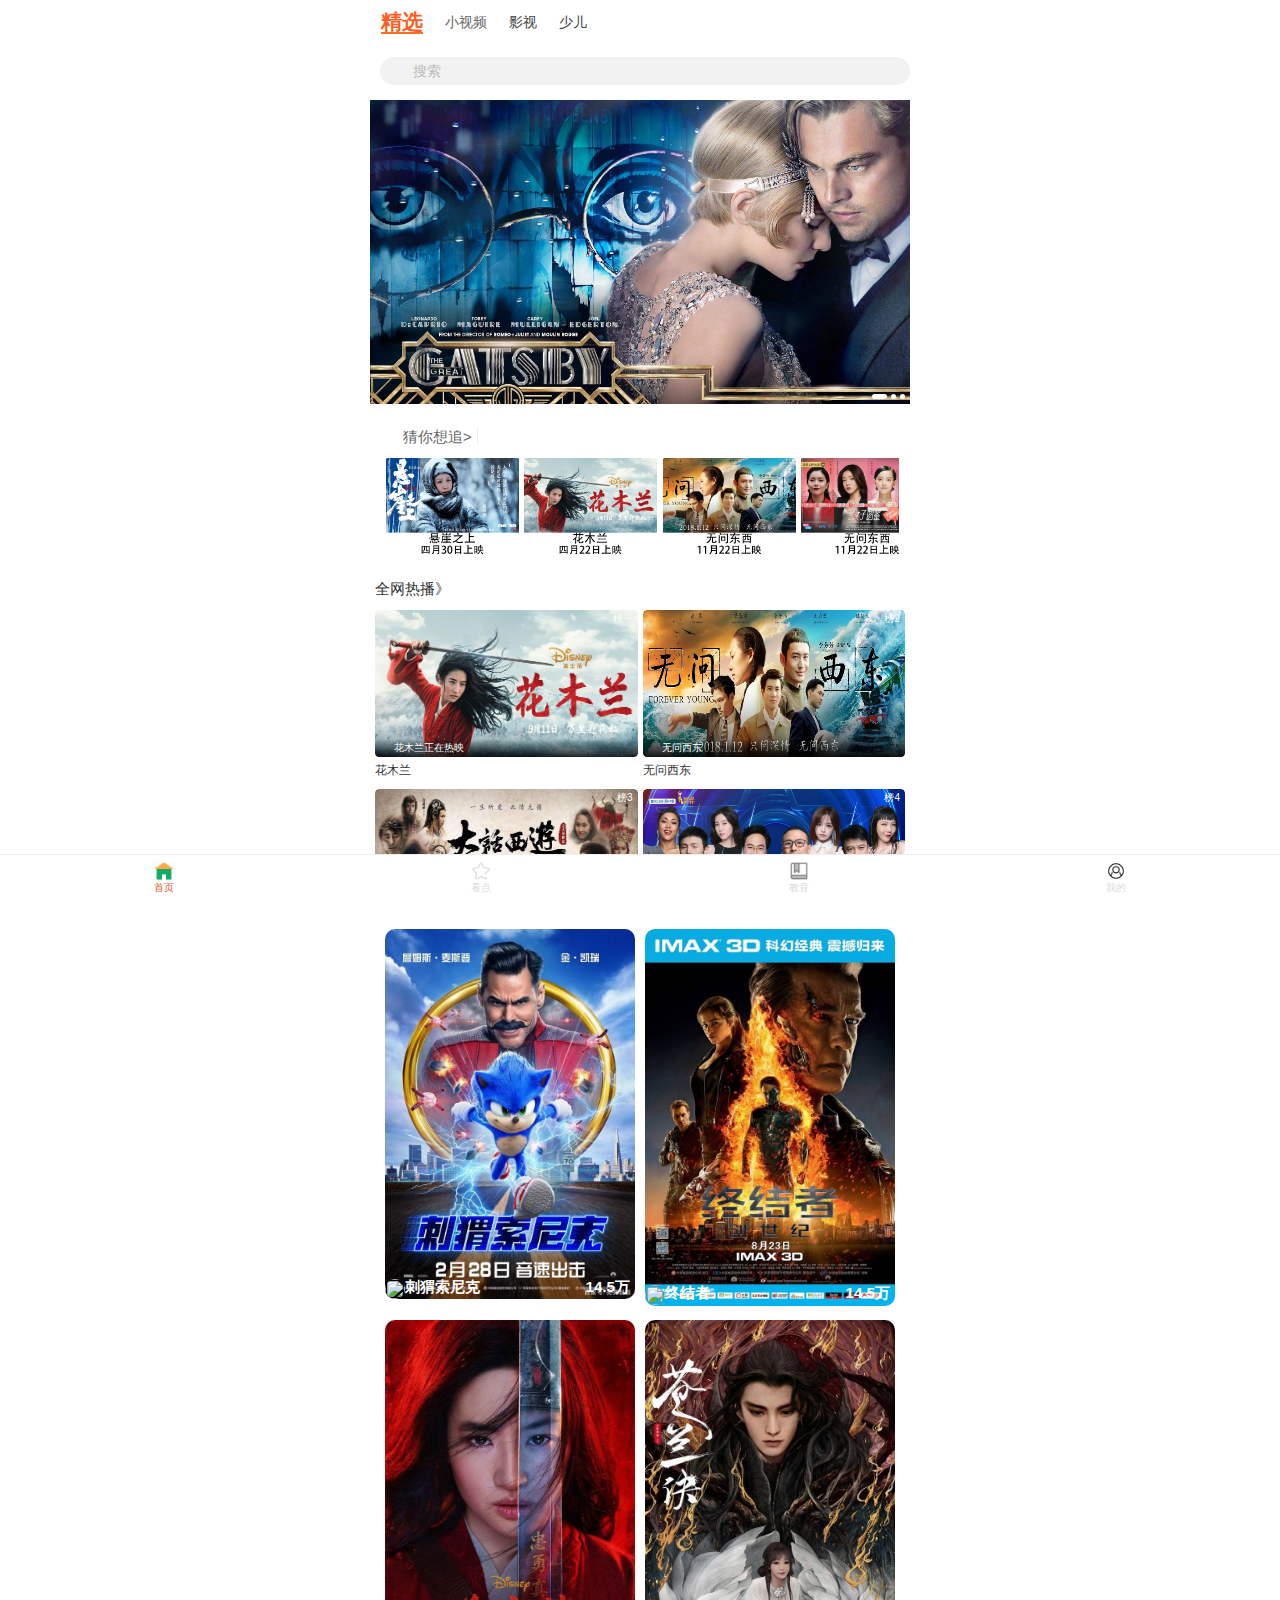
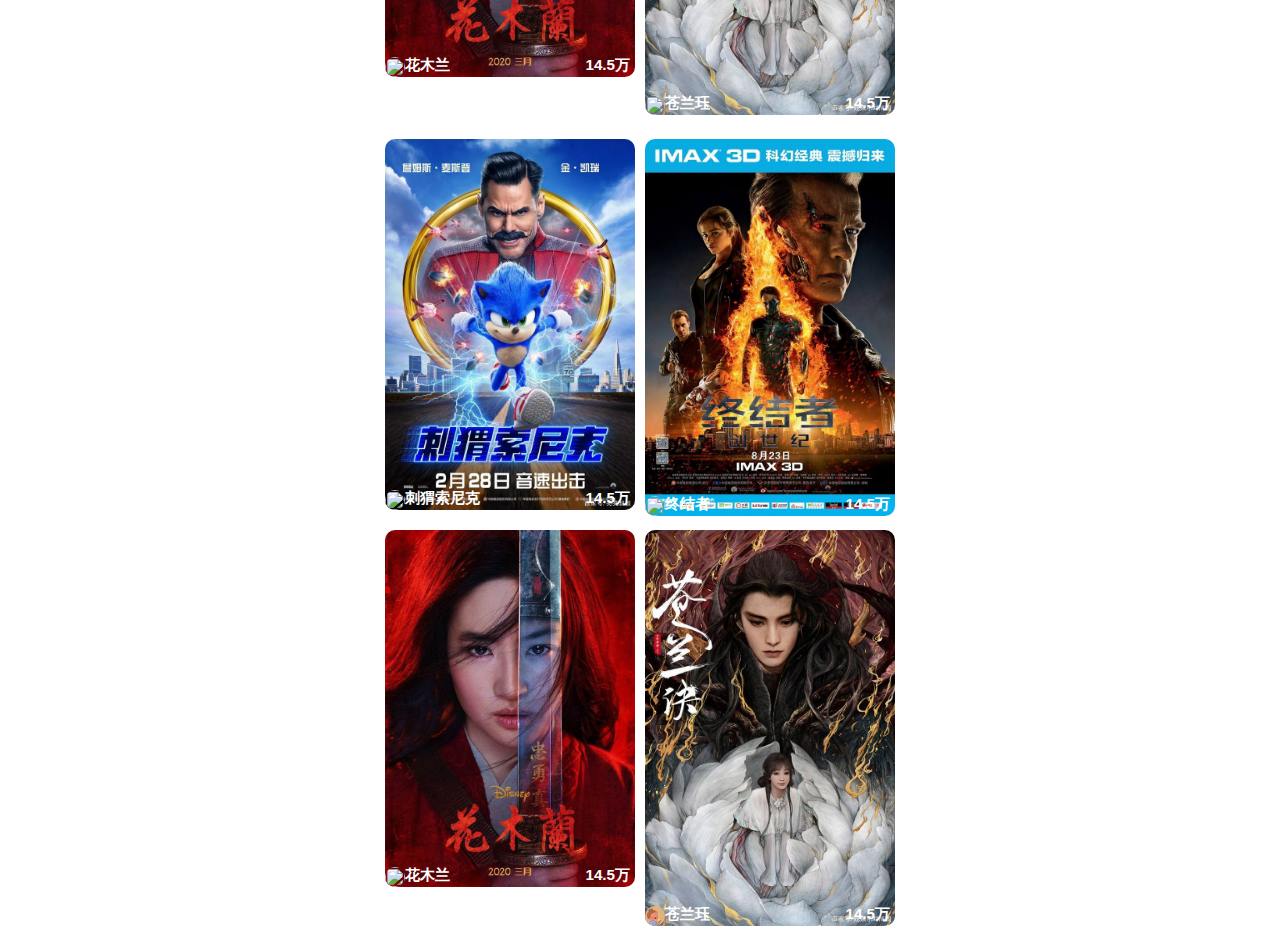
==== index.html @ 7ceebf22 "Add files via upload" ====
<!DOCTYPE html>

<html class="dy-adapter-complete">

<head>
    <meta charset="UTF-8">
    <meta http-equiv="X-UA-Compatible" content="IE=edge">
    <meta name="viewport" content="width=device-width, initial-scale=1.0">
    <title>首页</title>
    <link rel="stylesheet" href="./css/tabbar.css">
    <link rel="stylesheet" href="./css/indexcommons.css">
    <link rel="stylesheet" href="./css/indexhome.css">
    <link rel="stylesheet" href="./css/yulestyle.css">
</head>
<link rel="stylesheet" href="./css/lunbo.css">
<script src="./js/lunbo.js"></script>
<style>
    .game-details-picshow {
        overflow-x: auto;
        overflow-y: hidden;
        height: 12rem;
        white-space: nowrap;
        width: 96%;
        margin-left: 2%;
    }

    .game-details-picshow>img {
        width: auto;
        height: 100%;
        margin-right: 0.1rem;
        background: #ffffff;
        border-radius: 0.1rem;
    }
</style>

<body style="font-size: 14.0187px;">
    <div id="root">
        <div class="HomePage">
            <div class="HomePage-top" style="top: 0px;">

                <div class="HomeNav">
                    <div class="HomeNav-content">
                        <span class="HomeNav-contentName cur">
                            <h2>精选</h2>
                        </span>
                        <span class="HomeNav-contentName "><a href="./indexxiao.html">小视频</a> </span>
                        <span class="HomeNav-contentName ">影视</span>
                        <span class="HomeNav-contentName ">少儿</span>
                    </div>
                    <div class="HomeNav-classify"></div>
                </div>
                <div class="HomeHeader">

                    <div class="HomeHeader-searchB">搜索</div>

                </div>
            </div>



            <div class="HomePage-bottom">
                <div class="focus" style="margin-top: 0px;">
                    <ul>
                        <!-- 用户可能一开始往上一张滑，所以要多添加一个focus3 -->
                        <li><img src="./img/lunbo/lunbo1.png" alt=""></li>
                        <li><img src="./img/lunbo/lunbo2.png" alt=""></li>
                        <li><img src="./img/lunbo/lunbo3.png" alt=""></li>
                        <li><img src="./img/lunbo/lunbo4.png" alt=""></li>
                        <li><img src="./img/lunbo/lunbo5.jpeg" alt=""></li>
                    </ul>
                    <ol>
                        <li class="current"></li>
                        <li></li>
                        <li></li>
                    </ol>
                </div>
                <div class="LazyLoad is-visible">
                    <div class="HomeMixItem">
                        <div class="HomeMixItem-title">
                            <div class="HomeMixItem-titleLeft"><i class="HomeMixItem-titleLeftIcon"></i>
                                <span class="HomeMixItem-titleLeftText">
                                    <a href="./pages/bofang.html">猜你想追></a> </span><i
                                    class="HomeMixItem-titleLeftLine"></i>
                            </div>
                            <div class="HomeMixItem-titleCenter">

                            </div>

                        </div>
                        <div class="HomeMixItem-content">
                            <div class="game-details-picshow" style="height: 100px;">
                                <img src="./img//tiao/sp1.png" alt="">
                                <img src="./img//tiao/sp2.png" alt="">
                                <img src="./img//tiao/sp3.png" alt="">
                                <img src="./img//tiao/sp4.png" alt="">
                                <img src="./img//tiao/sp1.png" alt="">
                                <img src="./img//tiao/sp2.png" alt="">
                                <img src="./img//tiao/sp3.png" alt="">
                                <img src="./img//tiao/sp4.png" alt="">
                            </div>
                        </div>
                    </div>
                </div>
                <div class="LazyLoad is-visible">
                    <div class="HomeMixItem">
                        <div class="HomeMixItem-title">
                            <div class="HomeMixItem-titleLeft">
                                <span class="HomeMixItem-titleLeftText">全网热播》</span>
                            </div>
                            <div class="HomeMixItem-titleCenter">
                                <div class="HomeMixItem-titleCenterName">

                                </div>
                            </div>

                        </div>
                        <div class="HomeMixItem-content">
                            <div class="shipin">
                                <div class="shipin-show">
                                    <div class="shipin-showImg"><img src="./img/index/1 (5).jpeg" alt=""></div>
                                    <div class="shipin-showHot"><i class="shipin-showHotIcon"></i><span
                                            class="shipin-showHotNum">榜一</span></div>
                                    <div class="shipin-showAnchor"><i class="shipin-showAnchorIcon"></i><span
                                            class="shipin-showAnchorName">花木兰正在热映</span></div>
                                </div>
                                <div class="shipin-title">花木兰</div>
                            </div>
                            <div class="shipin">
                                <div class="shipin-show">
                                    <div class="shipin-showImg"><img src="./img/index/1 (1).jpeg" alt=""></div>
                                    <div class="shipin-showHot"><i class="shipin-showHotIcon"></i><span
                                            class="shipin-showHotNum">榜2</span></div>
                                    <div class="shipin-showAnchor"><i class="shipin-showAnchorIcon"></i><span
                                            class="shipin-showAnchorName">无问西东</span></div>
                                </div>
                                <div class="shipin-title">无问西东</div>
                            </div>
                            <div class="shipin">
                                <div class="shipin-show">
                                    <div class="shipin-showImg"><img src="./img/index/1 (2).jpeg" alt=""></div>
                                    <div class="shipin-showHot"><i class="shipin-showHotIcon"></i><span
                                            class="shipin-showHotNum">榜3</span></div>
                                    <div class="shipin-showAnchor"><i class="shipin-showAnchorIcon"></i><span
                                            class="shipin-showAnchorName">大话西游</span></div>
                                </div>
                                <div class="shipin-title">大话西游</div>
                            </div>
                            <div class="shipin">
                                <div class="shipin-show">
                                    <div class="shipin-showImg"><img src="./img/index/1 (3).jpeg" alt=""></div>
                                    <div class="shipin-showHot"><i class="shipin-showHotIcon"></i><span
                                            class="shipin-showHotNum">榜4</span></div>
                                    <div class="shipin-showAnchor"><i class="shipin-showAnchorIcon"></i><span
                                            class="shipin-showAnchorName">巅峰之夜</span></div>
                                </div>
                                <div class="shipin-title">巅峰之夜</div>
                            </div>
                        </div>
                    </div>
                </div>
            </div>
        </div>
        <div class="content-box">

            <div class="list-theme">
                <a href="javascript:;" class="list-theme-item">
                    <div class="list-theme-item-img">
                        <img src="./img/yule/3 (1).jpeg" alt="">
                        <div class="flex">
                            <div class="flex-box">
                                <h2><img src="./img/q.jpeg" alt="">刺猬索尼克</h2>
                            </div>
                            <div class="flex-box-fans">
                                14.5万
                            </div>
                        </div>
                    </div>
                </a>
                <a href="javascript:;" class="list-theme-item">
                    <div class="list-theme-item-img">
                        <img src="./img/yule/3 (2).jpeg" alt="">
                        <div class="flex">
                            <div class="flex-box">
                                <h2><img src="./img/q.jpeg" alt="">终结者</h2>
                            </div>
                            <div class="flex-box-fans">
                                14.5万
                            </div>
                        </div>
                    </div>
                </a>
                <a href="javascript:;" class="list-theme-item">
                    <div class="list-theme-item-img">
                        <img src="./img/yule/3 (3).jpeg" alt="">
                        <div class="flex">
                            <div class="flex-box">
                                <h2><img src="./img/q.jpeg" alt="">花木兰</h2>
                            </div>
                            <div class="flex-box-fans">
                                14.5万
                            </div>
                        </div>
                    </div>
                </a>
                <a href="javascript:;" class="list-theme-item">
                    <div class="list-theme-item-img">
                        <img src="./img/yule/3 (4).jpeg" alt="">
                        <div class="flex">
                            <div class="flex-box">
                                <h2><img src="./img/q.jpeg" alt="">苍兰珏</h2>
                            </div>
                            <div class="flex-box-fans">
                                14.5万
                            </div>
                        </div>
                    </div>
                </a>
            </div>
            <div class="list-theme">
                <a href="javascript:;" class="list-theme-item">
                    <div class="list-theme-item-img">
                        <img src="./img/yule/3 (1).jpeg" alt="">
                        <div class="flex">
                            <div class="flex-box">
                                <h2><img src="./img/q.jpeg" alt="">刺猬索尼克</h2>
                            </div>
                            <div class="flex-box-fans">
                                14.5万
                            </div>
                        </div>
                    </div>
                </a>
                <a href="javascript:;" class="list-theme-item">
                    <div class="list-theme-item-img">
                        <img src="./img/yule/3 (2).jpeg" alt="">
                        <div class="flex">
                            <div class="flex-box">
                                <h2><img src="./img/q.jpeg" alt="">终结者</h2>
                            </div>
                            <div class="flex-box-fans">
                                14.5万
                            </div>
                        </div>
                    </div>
                </a>
                <a href="javascript:;" class="list-theme-item">
                    <div class="list-theme-item-img">
                        <img src="./img/yule/3 (3).jpeg" alt="">
                        <div class="flex">
                            <div class="flex-box">
                                <h2><img src="./img/q.jpeg" alt="">花木兰</h2>
                            </div>
                            <div class="flex-box-fans">
                                14.5万
                            </div>
                        </div>
                    </div>
                </a>
                <a href="javascript:;" class="list-theme-item">
                    <div class="list-theme-item-img">
                        <img src="./img/yule/3 (4).jpeg" alt="">
                        <div class="flex">
                            <div class="flex-box">
                                <h2><img src="./img/aaa.jpeg" alt="">苍兰珏</h2>
                            </div>
                            <div class="flex-box-fans">
                                14.5万
                            </div>
                        </div>
                    </div>
                </a>
            </div>
        </div>
    </div>



    <footer class="footer footer-fixed">
        <a href="./index.html" class="tabbar-item tabbar-item-active">
            <span class="tabbar-item-icon">
                <i class="icon icon-index-o"></i>
            </span>
            <span class="tabbar-item-text">首页</span>
        </a>
        <a href="./pages/kandian.html" class="tabbar-item ">
            <span class="tabbar-item-icon">
                <i class="icon icon-yule"></i>
            </span>
            <span class="tabbar-item-text">看点</span>
        </a>

        <a href="./pages/jioayu.html" class="tabbar-item">
            <span class="tabbar-item-icon">
                <i class="icon icon-saishi"></i>
            </span>
            <span class="tabbar-item-text">教育</span>
        </a>
        <a href="./pages/wode.html" class="tabbar-item">
            <span class="tabbar-item-icon">
                <i class="icon icon-wode"></i>
            </span>
            <span class="tabbar-item-text">我的</span>
        </a>
    </footer>
</body>

</html>
---- css/tabbar.css ----
a {
    text-decoration: none;
    color: #000;
}
a, label, button, input, select {
    -webkit-tap-highlight-color: rgba(0, 0, 0, 0);
}
.icon {
    width: 20px;
    height: 20px;
    display: block;
    border: none;
    float: left;
    background-size: 20px;
    background-oepeat: no-oepeat;
}
.footer {
    width: 100%;
    position: relative;
    z-index: 100;
    display: -webkit-box;
    display: -webkit-flex;
    display: -ms-flexbox;
    display: flex;
    -webkit-box-align: center;
    -webkit-align-items: center;
    -ms-flex-align: center;
    align-items: center;
    padding: 7px 5px 7px 5px;
    background: #ffffff;
    font-family:"Times New Roman",Georgia,Serif;
}

.footer:after {
    content: '';
    position: absolute;
    z-index: 0;
    top: -1px;
    left: 0;
    width: 100%;
    height: 1px;
    border-top: 1px solid #e4e4e4;
    -webkit-transform: scaleY(0.5);
    transform: scaleY(0.5);
    -webkit-transform-origin: 0 100%;
    transform-origin: 0 100%;
}

.tabbar-item {
    -webkit-box-flex: 1;
    -webkit-flex: 1;
    -ms-flex: 1;
    flex: 1;
    display: -webkit-box;
    display: -webkit-flex;
    display: -ms-flexbox;
    display: flex;
    -webkit-box-orient: vertical;
    -webkit-box-direction: normal;
    -webkit-flex-direction: column;
    -ms-flex-direction: column;
    flex-direction: column;
    -webkit-box-pack: center;
    -webkit-justify-content: center;
    -ms-flex-pack: center;
    justify-content: center;
    -webkit-box-align: center;
    -webkit-align-items: center;
    -ms-flex-align: center;
    align-items: center;
    color: #979797;
}

.tabbar-item-text {
    display: inline-block;
    font-size: 0.65rem;
    color: #dbdbdb;
    padding-top: 2px;
}

.tabbar-item-active .tabbar-item-text {
    color: #e16531;
}

.icon-index {
    background-image: url('../img/icon/index.png');
}
.icon-index-o {
    background-image: url('../img/icon/index-o.png');
}
.icon-yule {
    background-image: url('../img/icon/yule.png');
}
.icon-yule-o {
    background-image: url('../img/icon/yule-o.png');
}
.icon-guanzhu {
    background-image: url('../img/icon/guanzhu.png')
}
.icon-guanzhu-o {
    background-image: url('../img/icon/guanzhu-o.png')
}
.icon-saishi {
    background-image: url('../img/icon/saishi.png')
}
.icon-saishi-o {
    background-image: url('../img/icon/saishi-o.png')
}
.icon-wode {
    background-image: url('../img/icon/wode.png');
}
.icon-wode-o {
    background-image: url('../img/icon/wode-o.png');
}
.footer-fixed {
    position: fixed;
    bottom: 0;
    left: 0;
    z-index: 49;
}
---- css/indexcommons.css ----
abbr,
address,
article,
aside,
audio,
b,
blockquote,
body,
canvas,
caption,
cite,
code,
dd,
del,
details,
dfn,
div,
dl,
dt,
em,
fieldset,
figcaption,
figure,
footer,
form,
h1,
h2,
h3,
h4,
h5,
h6,
header,
hgroup,
html,
i,
iframe,
img,
ins,
kbd,
label,
legend,
li,
mark,
menu,
nav,
object,
ol,
p,
pre,
q,
samp,
section,
small,
span,
strong,
sub,
summary,
sup,
table,
tbody,
td,
tfoot,
th,
thead,
time,
tr,
ul,
var,
video {
    margin: 0;
    padding: 0;
    border: 0;
    outline: 0;
    vertical-align: baseline;
    background: transparent;
    -webkit-tap-highlight-color: transparent
}

body {
    line-height: 1;
    font-family: -apple-system, BlinkMacSystemFont, PingFang SC, Helvetica Neue, STHeiti, Microsoft Yahei, Tahoma, Simsun, sans-serif
}

:focus {
    outline: 1
}

article,
aside,
canvas,
details,
figcaption,
figure,
footer,
header,
hgroup,
menu,
nav,
section,
summary {
    display: block
}

nav ul {
    list-style: none
}

blockquote,
q {
    quotes: none
}

blockquote:after,
blockquote:before,
q:after,
q:before {
    content: "";
    content: none
}

a {
    margin: 0;
    padding: 0;
    border: 0;
    font-size: 100%;
    vertical-align: baseline;
    background: transparent;
    text-decoration: none;
    color: inherit
}

ins {
    text-decoration: none
}

ins,
mark {
    background-color: #ff9;
    color: #000
}

mark {
    font-style: italic;
    font-weight: 700
}

del {
    text-decoration: line-through
}

abbr[title],
dfn[title] {
    border-bottom: 1px dotted #000;
    cursor: help
}

table {
    border-collapse: collapse;
    border-spacing: 0
}

hr {
    display: block;
    height: 1px;
    border: 0;
    border-top: 1px solid #ccc;
    margin: 1em 0;
    padding: 0
}

input,
select {
    vertical-align: middle
}

.vjs-error-display {
    display: none
}

#js-app-container {
    min-height: 100%;
    width: 100%;
    display: -webkit-box;
    display: -webkit-flex;
    display: -moz-box;
    display: -ms-flexbox;
    display: flex;
    -webkit-box-orient: vertical;
    -webkit-box-direction: normal;
    -webkit-flex-direction: column;
    -moz-box-orient: vertical;
    -moz-box-direction: normal;
    -ms-flex-direction: column;
    flex-direction: column;
    overflow-x: hidden;
    overflow-y: auto;
    -webkit-overflow-scrolling: touch
}

@font-face {
    font-family: iconfont;
    src: url(https://shark2.douyucdn.cn/front-publish/m-douyu-v3-master/assets/fonts/iconfont_d59d672.eot);
    src: url(https://shark2.douyucdn.cn/front-publish/m-douyu-v3-master/assets/fonts/iconfont_d59d672.eot) format("embedded-opentype"), url(https://shark2.douyucdn.cn/front-publish/m-douyu-v3-master/assets/fonts/iconfont_5a02677.woff) format("woff"), url(https://shark2.douyucdn.cn/front-publish/m-douyu-v3-master/assets/fonts/iconfont_e711c84.ttf) format("truetype"), url(https://shark2.douyucdn.cn/front-publish/m-douyu-v3-master/assets/fonts/iconfont_a1d07e4.svg) format("svg")
}

.iconfont {
    font-family: iconfont !important;
    font-size: 16px;
    font-style: normal;
    -webkit-font-smoothing: antialiased;
    -moz-osx-font-smoothing: grayscale
}


body,
html {
    width: 100%;
    height: 100%;
    margin: auto;
    -webkit-text-size-adjust: none;
    -moz-text-size-adjust: none;
    -ms-text-size-adjust: none;
    text-size-adjust: none
}

body {
    background: url(https://shark2.douyucdn.cn/front-publish/m-douyu-v3-master/assets/images/logo_ab89bd9.png) no-repeat;
    -webkit-background-size: 30% auto;
    -moz-background-size: 30% auto;
    background-size: 30% auto;
    background-position: 50%;
    max-width: 1125px
}

#js-app-container,
#root {
    width: 100%;
    height: 100%;
    background-color: #fff;
    opacity: 0
}

#js-no-landscape {
    display: none
}

.dy-adapter-complete body {
    background: none
}

.dy-adapter-complete #js-app-container,
.dy-adapter-complete #root {
    -webkit-transition: opacity .3s linear;
    -o-transition: opacity .3s linear;
    -moz-transition: opacity .3s linear;
    transition: opacity .3s linear;
    opacity: 1
}

.fr {
    float: right
}

.fl {
    float: left
}

.mgr20 {
    margin-right: 10px
}

.mgr10 {
    margin-right: 5px
}

.mgl20 {
    margin-left: 10px
}

.mgl10 {
    margin-left: 5px
}

.clr0 {
    color: #f70
}

.clr333 {
    color: #333
}

.clr666 {
    color: #666
}

.clr999 {
    color: #999
}
---- css/indexhome.css ----
.HomePage {
    position: relative;
    width: 100%;
    height: 100%;
    background: #fff
}

.HomePage .HomePage-top {
    width: 100%;
    height: 100px;
    background: #fff
}

.HomePage .HomePage-bottom {
    position: absolute;
    top: 100px;
    left: 0;
    bottom: 0;
    width: 100%;
    overflow-x: hidden;
    overflow-y: auto;
    -webkit-overflow-scrolling: touch;
    background: #fff
}

.HomeHeader {
    position: relative;
    display: -webkit-box;
    display: -webkit-flex;
    display: -moz-box;
    display: -ms-flexbox;
    display: flex;
    -webkit-box-align: center;
    -webkit-align-items: center;
    -moz-box-align: center;
    -ms-flex-align: center;
    align-items: center;
    width: 100%;
    height: 54px;
    background-color: #fff;
    overflow: hidden
}

.HomeHeader .HomeHeader-logo {
    margin-left: 10px;
    width: 76px;
    height: 34px;
    background: url(https://shark2.douyucdn.cn/front-publish/m-douyu-v3-master/assets/images/logo_864f3ef.png) no-repeat;
    -webkit-background-size: 100% 100%;
    -moz-background-size: 100% 100%;
    background-size: 100% 100%
}

.HomeHeader .HomeHeader-openApp {
    border: 1px solid #ff5d23;
    -webkit-border-radius: 2px;
    -moz-border-radius: 2px;
    border-radius: 2px;
    -webkit-box-sizing: border-box;
    -moz-box-sizing: border-box;
    box-sizing: border-box;
    color: #ff5d23
}

.HomeHeader .HomeHeader-openApp,
.HomeHeader .HomeHeader-openAppB {
    margin-left: 10px;
    width: 74px;
    height: 28px;
    text-align: center;
    line-height: 28px;
    font-size: 12px
}

.HomeHeader .HomeHeader-openAppB {
    background: #ff5d23;
    -webkit-border-radius: 14px;
    -moz-border-radius: 14px;
    border-radius: 14px;
    color: #fff;
    letter-spacing: .92px;
    margin-right: 10px
}

.HomeHeader .HomeHeader-charge {
    -webkit-border-radius: 2px;
    -moz-border-radius: 2px;
    border-radius: 2px;
    -webkit-box-sizing: border-box;
    -moz-box-sizing: border-box;
    box-sizing: border-box;
    color: #fff;
    background-color: #ff5d23
}

.HomeHeader .HomeHeader-charge,
.HomeHeader .HomeHeader-chargeB {
    margin-left: 10px;
    width: 49px;
    height: 28px;
    text-align: center;
    line-height: 28px;
    font-size: 12px
}

.HomeHeader .HomeHeader-chargeB {
    background: #fff;
    border: 1px solid #eee;
    -webkit-border-radius: 14px;
    -moz-border-radius: 14px;
    border-radius: 14px;
    color: #666;
    letter-spacing: .92px
}

.HomeHeader .HomeHeader-search {
    position: absolute;
    right: 10px;
    top: 50%;
    z-index: 1;
    -webkit-transform: translateY(-50%);
    -moz-transform: translateY(-50%);
    -ms-transform: translateY(-50%);
    -o-transform: translateY(-50%);
    transform: translateY(-50%);
    width: 18px;
    height: 18px;
    background: url(https://shark2.douyucdn.cn/front-publish/m-douyu-v3-master/assets/images/search_0f4cda6.png) no-repeat;
    -webkit-background-size: 100% 100%;
    -moz-background-size: 100% 100%;
    background-size: 100% 100%
}

.HomeHeader .HomeHeader-searchB {
    width: 125px;
    height: 28px;
    -webkit-border-radius: 14px;
    -moz-border-radius: 14px;
    border-radius: 14px;
    background: #f2f2f2;
    margin-left: 10px;
    background-image: url(https://shark2.douyucdn.cn/front-publish/m-douyu-v3-master/assets/images/search_0f4cda6.png);
    -webkit-background-size: 16px 16px;
    -moz-background-size: 16px 16px;
    background-size: 16px 16px;
    background-position: 10px 6px;
    background-repeat: no-repeat;
    padding-left: 32.5px;
    font-size: 14px;
    color: #bbb;
    line-height: 28px;
    display: -webkit-box;
    display: -webkit-flex;
    display: -moz-box;
    display: -ms-flexbox;
    display: flex;
    -webkit-box-flex: 1;
    -webkit-flex: 1;
    -moz-box-flex: 1;
    -ms-flex: 1;
    flex: 1
}

.HomeNav {
    position: relative;
    width: 100%;
    height: 44px;
    background-color: #fff
}

.HomeNav .HomeNav-content {
    -webkit-box-sizing: border-box;
    -moz-box-sizing: border-box;
    box-sizing: border-box;
    padding-right: 45px;
    width: 100%;
    height: 100%;
    font-size: 0;
    overflow-x: auto;
    overflow-y: hidden;
    -webkit-overflow-scrolling: touch;
    white-space: nowrap
}

.HomeNav .HomeNav-content::-webkit-scrollbar {
    display: none
}

.HomeNav .HomeNav-content .HomeNav-contentName {
    position: relative;
    display: inline-block;
    vertical-align: middle;
    margin: 0 11px;
    height: 44px;
    line-height: 44px;
    font-size: 14px;
    color: #3f3f3f
}

.HomeNav .HomeNav-content .HomeNav-contentName.cur {
    color: #ff5d23;
    font-weight: 700
}

.HomeNav .HomeNav-content .HomeNav-contentName.cur:after {
    display: block;
    content: "";
    position: absolute;
    left: 0;
    bottom: 10px;
    width: 100%;
    height: 2px;
    background-color: #fa7122
}

.HomeNav .HomeNav-classify {
    position: absolute;
    top: 0;
    right: 0;
    z-index: 10;
    width: 44px;
    height: 44px;
    background: url(https://shark2.douyucdn.cn/front-publish/m-douyu-v3-master/assets/images/category_0148919.png) no-repeat;
    -webkit-background-size: 100% 100%;
    -moz-background-size: 100% 100%;
    background-size: 100% 100%
}

.ClassifyModule {
    width: 100%
}

.ClassifyModule .ClassifyModule-nav {
    width: 100%;
    height: 44px;
    font-size: 0;
    overflow-x: auto;
    overflow-y: hidden;
    -webkit-overflow-scrolling: touch;
    white-space: nowrap;
    background: #fff
}

.ClassifyModule .ClassifyModule-nav::-webkit-scrollbar {
    display: none
}

.ClassifyModule .ClassifyModule-nav .ClassifyModule-navItem {
    position: relative;
    display: inline-block;
    vertical-align: middle;
    margin: 0 11px;
    height: 44px;
    line-height: 44px;
    font-size: 14px;
    color: #3f3f3f
}

.ClassifyModule .ClassifyModule-nav .ClassifyModule-navItem.cur {
    color: #ff5d23;
    font-weight: 700
}

.ClassifyModule .ClassifyModule-nav .ClassifyModule-navItem.cur:after {
    display: block;
    content: "";
    position: absolute;
    left: 0;
    bottom: 10px;
    width: 100%;
    height: 2px;
    background-color: #fa7122
}

.ClassifyModule .ClassifyModule-content {
    width: 100%;
    height: 375px;
    background-color: #f4f4f4;
    overflow-x: hidden;
    overflow-y: auto;
    -webkit-overflow-scrolling: touch
}

.ClassifyModule .ClassifyModule-content .ClassifyModule-contentUl {
    width: 100%;
    min-height: 100%;
    overflow: hidden;
    list-style: none
}

.ClassifyModule .ClassifyModule-content .ClassifyModule-contentUl .ClassifyModule-contentUlItem {
    position: relative;
    float: left;
    width: 33.333333%;
    -webkit-box-sizing: border-box;
    -moz-box-sizing: border-box;
    box-sizing: border-box;
    border-right: 1px dashed #ddd;
    border-bottom: 1px dashed #ddd
}

.ClassifyModule .ClassifyModule-content .ClassifyModule-contentUl .ClassifyModule-contentUlItem:after {
    display: block;
    content: "";
    padding-top: 100%
}

.ClassifyModule .ClassifyModule-content .ClassifyModule-contentUl .ClassifyModule-contentUlItem .ClassifyModule-contentUlItemShow {
    position: absolute;
    top: 0;
    left: 0;
    width: 100%;
    height: 100%
}

.ClassifyModule .ClassifyModule-content .ClassifyModule-contentUl .ClassifyModule-contentUlItem .ClassifyModule-contentUlItemShow .ClassifyModule-contentUlItemShowImg {
    position: absolute;
    top: 50%;
    left: 50%;
    -webkit-transform: translate(-50%, -50%);
    -moz-transform: translate(-50%, -50%);
    -ms-transform: translate(-50%, -50%);
    -o-transform: translate(-50%, -50%);
    transform: translate(-50%, -50%);
    width: 61px;
    height: 61px;
    -webkit-border-radius: 50%;
    -moz-border-radius: 50%;
    border-radius: 50%
}

.ClassifyModule .ClassifyModule-content .ClassifyModule-contentUl .ClassifyModule-contentUlItem .ClassifyModule-contentUlItemShow .ClassifyModule-contentUlItemShowImg img {
    width: 100%;
    height: 100%;
    -webkit-border-radius: 50%;
    -moz-border-radius: 50%;
    border-radius: 50%
}

.ClassifyModule .ClassifyModule-content .ClassifyModule-contentUl .ClassifyModule-contentUlItem .ClassifyModule-contentUlItemShow .ClassifyModule-contentUlItemShowText {
    position: absolute;
    left: 0;
    bottom: 13px;
    width: 100%;
    height: 14px;
    line-height: 14px;
    text-align: center;
    font-size: 12px;
    color: #333;
    overflow: hidden;
    -o-text-overflow: ellipsis;
    text-overflow: ellipsis;
    white-space: nowrap
}

.LoadingData {
    width: 100%;
    height: 40px;
    line-height: 40px;
    text-align: center;
    background: #eee;
    color: #333;
    font-size: 12px
}

.LoadingData .LoadingData-dot {
    display: inline-block;
    width: 3px;
    height: 3px;
    -webkit-box-shadow: 3px 0 #666, 9px 0 #666, 15px 0 #666;
    -moz-box-shadow: 3px 0 #666, 9px 0 #666, 15px 0 #666;
    box-shadow: 3px 0 #666, 9px 0 #666, 15px 0 #666;
    -webkit-animation: moveDot 1s step-start infinite both;
    -moz-animation: moveDot 1s step-start infinite both;
    -o-animation: moveDot 1s step-start infinite both;
    animation: moveDot 1s step-start infinite both
}

@-moz-keyframes moveDot {
    0% {
        -moz-box-shadow: none;
        box-shadow: none
    }

    50% {
        -moz-box-shadow: 3px 0 #666;
        box-shadow: 3px 0 #666
    }

    75% {
        -moz-box-shadow: 3px 0 #666, 9px 0 #666;
        box-shadow: 3px 0 #666, 9px 0 #666
    }
}

@-o-keyframes moveDot {
    0% {
        box-shadow: none
    }

    50% {
        box-shadow: 3px 0 #666
    }

    75% {
        box-shadow: 3px 0 #666, 9px 0 #666
    }
}

@keyframes moveDot {
    0% {
        -webkit-box-shadow: none;
        -moz-box-shadow: none;
        box-shadow: none
    }

    50% {
        -webkit-box-shadow: 3px 0 #666;
        -moz-box-shadow: 3px 0 #666;
        box-shadow: 3px 0 #666
    }

    75% {
        -webkit-box-shadow: 3px 0 #666, 9px 0 #666;
        -moz-box-shadow: 3px 0 #666, 9px 0 #666;
        box-shadow: 3px 0 #666, 9px 0 #666
    }
}

@-webkit-keyframes moveDot {
    0% {
        -webkit-box-shadow: none;
        box-shadow: none
    }

    50% {
        -webkit-box-shadow: 3px 0 #666;
        box-shadow: 3px 0 #666
    }

    75% {
        -webkit-box-shadow: 3px 0 #666, 9px 0 #666;
        box-shadow: 3px 0 #666, 9px 0 #666
    }
}

.HomeClassify {
    position: fixed;
    top: 0;
    left: 0;
    z-index: 30;
    width: 100%;
    height: 100%;
    background: rgba(0, 0, 0, .5)
}

.HomeClassify .HomeClassify-header {
    position: relative;
    width: 100%;
    height: 54px;
    background: #fff
}

.HomeClassify .HomeClassify-header .HomeClassify-headerTitle {
    width: 100%;
    height: 100%;
    text-align: center;
    line-height: 54px;
    font-size: 16px;
    color: #3f3f3f
}

.HomeClassify .HomeClassify-header .HomeClassify-headerClose {
    position: absolute;
    left: 10px;
    top: 50%;
    -webkit-transform: translateY(-50%);
    -moz-transform: translateY(-50%);
    -ms-transform: translateY(-50%);
    -o-transform: translateY(-50%);
    transform: translateY(-50%);
    width: 26px;
    height: 26px;
    background: url(https://shark2.douyucdn.cn/front-publish/m-douyu-v3-master/assets/images/close_8b63a1d.png) no-repeat;
    -webkit-background-size: 16px 16px;
    -moz-background-size: 16px 16px;
    background-size: 16px 16px;
    background-position: 50%
}

.HomeClassify .HomeClassify-nav {
    width: 100%;
    height: 44px;
    font-size: 0;
    overflow-x: auto;
    overflow-y: hidden;
    -webkit-overflow-scrolling: touch;
    white-space: nowrap;
    background: #fff
}

.HomeClassify .HomeClassify-nav::-webkit-scrollbar {
    display: none
}

.HomeClassify .HomeClassify-nav .HomeClassify-navItem {
    position: relative;
    display: inline-block;
    vertical-align: middle;
    margin: 0 11px;
    height: 44px;
    line-height: 44px;
    font-size: 14px;
    color: #3f3f3f
}

.HomeClassify .HomeClassify-nav .HomeClassify-navItem.cur {
    color: #ff5d23;
    font-weight: 700
}

.HomeClassify .HomeClassify-nav .HomeClassify-navItem.cur:after {
    display: block;
    content: "";
    position: absolute;
    left: 0;
    bottom: 10px;
    width: 100%;
    height: 2px;
    background-color: #fa7122
}

.HomeClassify .HomeClassify-content {
    width: 100%;
    height: 375px;
    background-color: #f4f4f4;
    overflow-x: hidden;
    overflow-y: auto;
    -webkit-overflow-scrolling: touch
}

.HomeClassify .HomeClassify-content .HomeClassify-contentUl {
    width: 100%;
    min-height: 100%;
    overflow: hidden;
    list-style: none
}

.HomeClassify .HomeClassify-content .HomeClassify-contentUl .HomeClassify-contentUlItem {
    position: relative;
    float: left;
    width: 33.333333%;
    -webkit-box-sizing: border-box;
    -moz-box-sizing: border-box;
    box-sizing: border-box;
    border-right: 1px dashed #ddd;
    border-bottom: 1px dashed #ddd
}

.HomeClassify .HomeClassify-content .HomeClassify-contentUl .HomeClassify-contentUlItem:after {
    display: block;
    content: "";
    padding-top: 100%
}

.HomeClassify .HomeClassify-content .HomeClassify-contentUl .HomeClassify-contentUlItem .HomeClassify-contentUlItemShow {
    position: absolute;
    top: 0;
    left: 0;
    width: 100%;
    height: 100%
}

.HomeClassify .HomeClassify-content .HomeClassify-contentUl .HomeClassify-contentUlItem .HomeClassify-contentUlItemShow .HomeClassify-contentUlItemShowImg {
    position: absolute;
    top: 50%;
    left: 50%;
    -webkit-transform: translate(-50%, -50%);
    -moz-transform: translate(-50%, -50%);
    -ms-transform: translate(-50%, -50%);
    -o-transform: translate(-50%, -50%);
    transform: translate(-50%, -50%);
    width: 61px;
    height: 61px;
    -webkit-border-radius: 50%;
    -moz-border-radius: 50%;
    border-radius: 50%
}

.HomeClassify .HomeClassify-content .HomeClassify-contentUl .HomeClassify-contentUlItem .HomeClassify-contentUlItemShow .HomeClassify-contentUlItemShowImg img {
    width: 100%;
    height: 100%;
    -webkit-border-radius: 50%;
    -moz-border-radius: 50%;
    border-radius: 50%
}

.HomeClassify .HomeClassify-content .HomeClassify-contentUl .HomeClassify-contentUlItem .HomeClassify-contentUlItemShow .HomeClassify-contentUlItemShowText {
    position: absolute;
    left: 0;
    bottom: 13px;
    width: 100%;
    height: 14px;
    line-height: 14px;
    text-align: center;
    font-size: 12px;
    color: #333;
    overflow: hidden;
    -o-text-overflow: ellipsis;
    text-overflow: ellipsis;
    white-space: nowrap
}

.HomeLive {
    margin-top: 10px;
    width: 100%;
    background: #fff
}

.HomeLive .HomeLive-title {
    display: -webkit-box;
    display: -webkit-flex;
    display: -moz-box;
    display: -ms-flexbox;
    display: flex;
    -webkit-box-pack: justify;
    -webkit-justify-content: space-between;
    -moz-box-pack: justify;
    -ms-flex-pack: justify;
    justify-content: space-between;
    -webkit-box-align: center;
    -webkit-align-items: center;
    -moz-box-align: center;
    -ms-flex-align: center;
    align-items: center;
    -webkit-box-sizing: border-box;
    -moz-box-sizing: border-box;
    box-sizing: border-box;
    padding: 0 5px;
    width: 100%;
    height: 42px
}

.HomeLive .HomeLive-title .HomeLive-titleLive {
    padding-left: 30px;
    height: 100%;
    line-height: 42px;
    color: #333;
    font-size: 15px;
    background: url(https://shark2.douyucdn.cn/front-publish/m-douyu-v3-master/assets/images/icon-live_88adc06.png) no-repeat;
    -webkit-background-size: 20px 12px;
    -moz-background-size: 20px 12px;
    background-size: 20px 12px;
    background-position: 0
}

.HomeLive .HomeLive-title .HomeLive-titleNum {
    display: -webkit-box;
    display: -webkit-flex;
    display: -moz-box;
    display: -ms-flexbox;
    display: flex;
    -webkit-box-pack: center;
    -webkit-justify-content: center;
    -moz-box-pack: center;
    -ms-flex-pack: center;
    justify-content: center;
    -webkit-box-align: center;
    -webkit-align-items: center;
    -moz-box-align: center;
    -ms-flex-align: center;
    align-items: center;
    height: 100%;
    line-height: 42px
}

.HomeLive .HomeLive-title .HomeLive-titleNum .HomeLive-titleNumText {
    display: block;
    height: 100%;
    font-size: 13px;
    color: #999
}

.HomeLive .HomeLive-title .HomeLive-titleNum .HomeLive-titleNumText.mark {
    color: #f70
}

.HomeLive .HomeLive-title .HomeLive-titleNum .HomeLive-titleNumIcon {
    display: block;
    margin-left: 5px;
    width: 13px;
    height: 13px;
    background: url(https://shark2.douyucdn.cn/front-publish/m-douyu-v3-master/assets/images/icon-more_6c08756.png) no-repeat;
    -webkit-background-size: 100% 100%;
    -moz-background-size: 100% 100%;
    background-size: 100% 100%
}

.HomeLive .HomeLive-content {
    -webkit-box-sizing: border-box;
    -moz-box-sizing: border-box;
    box-sizing: border-box;
    padding-left: 5px;
    width: 100%;
    overflow: hidden
}

.shipin {
    float: left;
    -webkit-box-sizing: border-box;
    -moz-box-sizing: border-box;
    box-sizing: border-box;
    padding: 0 5px 5px 0;
    width: 50%
}

.shipin .shipin-show {
    position: relative;
    -webkit-border-radius: 4px;
    -moz-border-radius: 4px;
    border-radius: 4px;
    width: 100%;
    overflow: hidden;
    background: url(https://shark2.douyucdn.cn/front-publish/m-douyu-v3-master/assets/images/list-item-def-thumb_b10bbe8.png) no-repeat;
    -webkit-background-size: 100% 100%;
    -moz-background-size: 100% 100%;
    background-size: 100% 100%
}

.shipin .shipin-show:after {
    display: block;
    content: "";
    padding-top: 56.25%
}

.shipin .shipin-show .shipin-showImg {
    position: absolute;
    top: 0;
    left: 0;
    z-index: 1;
    overflow: hidden
}

.shipin .shipin-show .shipin-showImg,
.shipin .shipin-show .shipin-showImg img {
    -webkit-border-radius: 4px;
    -moz-border-radius: 4px;
    border-radius: 4px;
    width: 100%;
    height: 100%
}

.shipin .shipin-show .shipin-showLive {
    position: absolute;
    left: 0;
    top: 0;
    z-index: 20;
    width: 56px;
    height: 16px;
    background-image: url(https://shark2.douyucdn.cn/front-publish/m-douyu-v3-master/assets/images/playing_9f3b01a.png);
    background-repeat: no-repeat;
    -webkit-background-size: 100% 100%;
    -moz-background-size: 100% 100%;
    background-size: 100% 100%
}

.shipin .shipin-show .shipin-showLive.phone {
    background-image: url(https://shark2.douyucdn.cn/front-publish/m-douyu-v3-master/assets/images/e-playing_ade1373.png)
}

.shipin .shipin-show .shipin-showHot {
    position: absolute;
    top: 0;
    left: 0;
    z-index: 10;
    display: -webkit-box;
    display: -webkit-flex;
    display: -moz-box;
    display: -ms-flexbox;
    display: flex;
    -webkit-box-pack: end;
    -webkit-justify-content: flex-end;
    -moz-box-pack: end;
    -ms-flex-pack: end;
    justify-content: flex-end;
    -webkit-box-align: center;
    -webkit-align-items: center;
    -moz-box-align: center;
    -ms-flex-align: center;
    align-items: center;
    -webkit-box-sizing: border-box;
    -moz-box-sizing: border-box;
    box-sizing: border-box;
    padding-right: 5px;
    width: 100%;
    height: 18px;
    background: url(https://shark2.douyucdn.cn/front-publish/m-douyu-v3-master/assets/images/bg-shadow_e60f214.png) no-repeat;
    -webkit-background-size: 100% 100%;
    -moz-background-size: 100% 100%;
    background-size: 100% 100%;
    -webkit-border-radius: 4px 4px 0 0;
    -moz-border-radius: 4px 4px 0 0;
    border-radius: 4px 4px 0 0
}

.shipin .shipin-show .shipin-showHot .shipin-showHotIcon {
    display: block;
    margin-right: 3px;
    width: 11px;
    height: 11px;
    background: url(https://shark2.douyucdn.cn/front-publish/m-douyu-v3-master/assets/images/hotnum_6b05e5d.png) no-repeat;
    -webkit-background-size: 100% 100%;
    -moz-background-size: 100% 100%;
    background-size: 100% 100%
}

.shipin .shipin-show .shipin-showHot .shipin-showHotNum {
    display: block;
    height: 100%;
    line-height: 18px;
    font-size: 10px;
    color: #fff
}

.shipin .shipin-show .shipin-showAnchor {
    position: absolute;
    left: 0;
    bottom: 0;
    z-index: 10;
    display: -webkit-box;
    display: -webkit-flex;
    display: -moz-box;
    display: -ms-flexbox;
    display: flex;
    -webkit-box-pack: start;
    -webkit-justify-content: flex-start;
    -moz-box-pack: start;
    -ms-flex-pack: start;
    justify-content: flex-start;
    -webkit-box-align: center;
    -webkit-align-items: center;
    -moz-box-align: center;
    -ms-flex-align: center;
    align-items: center;
    -webkit-box-sizing: border-box;
    -moz-box-sizing: border-box;
    box-sizing: border-box;
    padding: 0 5px;
    -webkit-border-radius: 0 0 4px 4px;
    -moz-border-radius: 0 0 4px 4px;
    border-radius: 0 0 4px 4px;
    width: 100%;
    height: 18px;
    overflow: hidden;
    background: -webkit-linear-gradient(transparent, rgba(0, 0, 0, .8));
    background: -webkit-gradient(linear, left top, left bottom, from(transparent), to(rgba(0, 0, 0, .8)));
    background: -moz- oldlinear-gradient(transparent, rgba(0, 0, 0, .8));
    background: -o-linear-gradient(transparent, rgba(0, 0, 0, .8));
    background: linear-gradient(transparent, rgba(0, 0, 0, .8))
}

.shipin .shipin-show .shipin-showAnchor .shipin-showAnchorIcon {
    display: block;
    width: 11px;
    height: 12px;
    margin-right: 3px;
    background: url(https://shark2.douyucdn.cn/front-publish/m-douyu-v3-master/assets/images/iconfont-wo_fdcada2.png) no-repeat;
    -webkit-background-size: 100% 100%;
    -moz-background-size: 100% 100%;
    background-size: 100% 100%
}

.shipin .shipin-show .shipin-showAnchor .shipin-showAnchorName {
    display: block;
    -webkit-box-flex: 1;
    -webkit-flex: 1;
    -moz-box-flex: 1;
    -ms-flex: 1;
    flex: 1;
    height: 18px;
    line-height: 18px;
    font-size: 10px;
    color: #fff;
    overflow: hidden;
    -o-text-overflow: ellipsis;
    text-overflow: ellipsis;
    white-space: nowrap
}

.shipin .shipin-title {
    width: 100%;
    height: 27px;
    line-height: 27px;
    font-size: 12px;
    color: #333;
    overflow: hidden;
    -o-text-overflow: ellipsis;
    text-overflow: ellipsis;
    white-space: nowrap
}

.HomeMix {
    width: 100%
}

.HomeMixItem {
    padding-top: 10px;
    width: 100%;
    background: #fff
}

.HomeMixItem .HomeMixItem-title {
    -webkit-box-sizing: border-box;
    -moz-box-sizing: border-box;
    box-sizing: border-box;
    padding: 0 5px;
    width: 100%;
    height: 42px
}

.HomeMixItem .HomeMixItem-title,
.HomeMixItem .HomeMixItem-title .HomeMixItem-titleLeft {
    display: -webkit-box;
    display: -webkit-flex;
    display: -moz-box;
    display: -ms-flexbox;
    display: flex;
    -webkit-box-pack: justify;
    -webkit-justify-content: space-between;
    -moz-box-pack: justify;
    -ms-flex-pack: justify;
    justify-content: space-between;
    -webkit-box-align: center;
    -webkit-align-items: center;
    -moz-box-align: center;
    -ms-flex-align: center;
    align-items: center
}

.HomeMixItem .HomeMixItem-title .HomeMixItem-titleLeft {
    -webkit-flex-shrink: 0;
    -ms-flex-negative: 0;
    flex-shrink: 0;
    height: 100%
}

.HomeMixItem .HomeMixItem-title .HomeMixItem-titleLeft .HomeMixItem-titleLeftIcon {
    display: block;
    margin-right: 10px;
    -webkit-border-radius: 50%;
    -moz-border-radius: 50%;
    border-radius: 50%;
    width: 18px;
    height: 18px;
    overflow: hidden
}

.HomeMixItem .HomeMixItem-title .HomeMixItem-titleLeft .HomeMixItem-titleLeftIcon .HomeMixItem-titleLeftIconImg {
    width: 100%;
    height: 100%
}

.HomeMixItem .HomeMixItem-title .HomeMixItem-titleLeft .HomeMixItem-titleLeftText {
    -webkit-box-flex: 1;
    -webkit-flex: 1;
    -moz-box-flex: 1;
    -ms-flex: 1;
    flex: 1;
    display: block;
    line-height: 1.15;
    font-size: 15px;
    color: #333
}

.HomeMixItem .HomeMixItem-title .HomeMixItem-titleLeft .HomeMixItem-titleLeftLine {
    display: block;
    margin-left: 5px;
    width: 1px;
    height: 18px;
    background: #eee
}

.HomeMixItem .HomeMixItem-title .HomeMixItem-titleCenter {
    -webkit-box-flex: 1;
    -webkit-flex: 1;
    -moz-box-flex: 1;
    -ms-flex: 1;
    flex: 1;
    height: 100%;
    overflow: hidden
}

.HomeMixItem .HomeMixItem-title .HomeMixItem-titleCenter .HomeMixItem-titleCenterName {
    float: left;
    -webkit-box-sizing: border-box;
    -moz-box-sizing: border-box;
    box-sizing: border-box;
    padding: 10.5px 0 10.5px 10px;
    height: 100%
}

.HomeMixItem .HomeMixItem-title .HomeMixItem-titleCenter .HomeMixItem-titleCenterName .HomeMixItem-titleCenterNameText {
    -webkit-box-sizing: border-box;
    -moz-box-sizing: border-box;
    box-sizing: border-box;
    border: 1px solid #f70;
    -webkit-border-radius: 10.5px;
    -moz-border-radius: 10.5px;
    border-radius: 10.5px;
    padding: 0 10px;
    height: 100%;
    line-height: 19px;
    font-size: 11px;
    color: #f70
}

.HomeMixItem .HomeMixItem-title .HomeMixItem-titleRight {
    -webkit-flex-shrink: 0;
    -ms-flex-negative: 0;
    flex-shrink: 0;
    margin-left: 5px;
    padding-right: 18px;
    height: 100%;
    line-height: 42px;
    font-size: 13px;
    color: #999;
    background: url(https://shark2.douyucdn.cn/front-publish/m-douyu-v3-master/assets/images/icon-more_6c08756.png) no-repeat;
    -webkit-background-size: 13px 13px;
    -moz-background-size: 13px 13px;
    background-size: 13px 13px;
    background-position: 100%
}

.HomeMixItem .HomeMixItem-content {
    -webkit-box-sizing: border-box;
    -moz-box-sizing: border-box;
    box-sizing: border-box;
    padding-left: 5px;
    width: 100%;
    overflow: hidden
}

.HomeFooter {
    width: 100%;
    overflow: hidden
}

.HomeFooter .HomeFooter-goTop {
    display: -webkit-box;
    display: -webkit-flex;
    display: -moz-box;
    display: -ms-flexbox;
    display: flex;
    -webkit-box-pack: center;
    -webkit-justify-content: center;
    -moz-box-pack: center;
    -ms-flex-pack: center;
    justify-content: center;
    -webkit-box-align: center;
    -webkit-align-items: center;
    -moz-box-align: center;
    -ms-flex-align: center;
    align-items: center;
    width: 100%;
    height: 56px
}

.HomeFooter .HomeFooter-goTop .HomeFooter-goTopIcon {
    display: block;
    margin-right: 5px;
    width: 15px;
    height: 16px;
    background: url(https://shark2.douyucdn.cn/front-publish/m-douyu-v3-master/assets/images/icon-v2_ed53f03.png) -190px 0 no-repeat;
    -webkit-background-size: 245px 20px;
    -moz-background-size: 245px 20px;
    background-size: 245px 20px
}

.HomeFooter .HomeFooter-goTop .HomeFooter-goTopText {
    display: block;
    line-height: 1.15;
    font-size: 13px;
    color: #666
}

.HomeFooter .HomeFooter-downLoadClient {
    margin: 0 auto 20px;
    -webkit-border-radius: 4px;
    -moz-border-radius: 4px;
    border-radius: 4px;
    width: 319px;
    height: 45px;
    text-align: center;
    line-height: 45px;
    background-color: #f70;
    font-size: 14px;
    color: #fff
}

.HomeFooter .HomeFooter-officialDescription {
    width: 100%;
    padding-bottom: 70px
}

.HomeFooter .HomeFooter-officialDescription .HomeFooter-officialDescriptionText {
    line-height: 17px;
    text-align: center;
    color: #999;
    font-size: 9px
}

.HomeFooter .HomeFooter-officialDescription .HomeFooter-officialDescriptionText a {
    color: #f60;
    margin: 0 6px
}

.HomeFooter .HomeFooter-officialDescription .HomeFooter-officialDescriptionText a:hover {
    color: #f70
}

.HomeFooter .HomeFooter-officialDescription a {
    color: #f60;
    margin: 0 6px
}

.HomeFooter .HomeFooter-officialDescription a:hover {
    color: #f70
}

.DownloadBtn {
    position: fixed;
    bottom: 0;
    left: 0;
    right: 0;
    -webkit-border-radius: 10em;
    -moz-border-radius: 10em;
    border-radius: 10em;
    line-height: 36px;
    background: -webkit-gradient(linear, left top, right top, from(#ff6a00), color-stop(#ff6a00), to(#ff4823));
    background: -webkit-linear-gradient(left, #ff6a00, #ff6a00, #ff4823);
    background: -moz- oldlinear-gradient(left, #ff6a00, #ff6a00, #ff4823);
    background: -o-linear-gradient(left, #ff6a00, #ff6a00, #ff4823);
    background: linear-gradient(90deg, #ff6a00, #ff6a00, #ff4823);
    margin: 0 15px 15px;
    color: #fff;
    text-align: center;
    z-index: 20;
    font-size: 14px;
    font-weight: 600
}
---- css/yulestyle.css ----
html,body {
    color: #333;
    margin: 0;
    height: 100%;
    font-family: "Myriad Set Pro","Helvetica Neue",Helvetica,Arial,Verdana,sans-serif;
    -webkit-font-smoothing: antialiased;
    -moz-osx-font-smoothing: grayscale;
    font-weight: normal;
}

* {
    -webkit-box-sizing: border-box;
    -moz-box-sizing: border-box;
    box-sizing: border-box;
}

a {
    text-decoration: none;
    color: #000;
}

a, label, button, input, select {
    -webkit-tap-highlight-color: rgba(0, 0, 0, 0);
}

img {
    border: 0;
}

body {
    background: #fff;
    color: #666;
}

html, body, div, dl, dt, dd, ol, ul, li, h1, h2, h3, h4, h5, h6, p, blockquote, pre, button, fieldset, form, input, legend, textarea, th, td {
    margin: 0;
    padding: 0;
}

a {
    text-decoration: none;
    color: #08acee;
}

button {
    outline: 0;
}

img {
    border: 0;
}

button,input,optgroup,select,textarea {
    margin: 0;
    font: inherit;
    color: inherit;
    outline: none;
}

li {
    list-style: none;
}

a {
    color: #666;
}

.clearfix::after {
    clear: both;
    content: ".";
    display: block;
    height: 0;
    visibility: hidden;
}

.clearfix {
}


.divHeight {
    width: 100%;
    height: 10px;
    background: #f5f5f5;
    position: relative;
    overflow: hidden;
}

.r-line {
    position: relative;
}

.r-line:after {
    content: '';
    position: absolute;
    z-index: 0;
    top: 0;
    right: 0;
    height: 100%;
    border-right: 1px solid #D9D9D9;
    -webkit-transform: scaleX(0.5);
    transform: scaleX(0.5);
    -webkit-transform-origin: 100% 0;
    transform-origin: 100% 0;
}

.b-line {
    position: relative;
}

.b-line:after {
    content: '';
    position: absolute;
    z-index: 2;
    bottom: 0;
    left: 0;
    width: 100%;
    height: 1px;
    border-bottom: 1px solid #e2e2e2;
    -webkit-transform: scaleY(0.5);
    transform: scaleY(0.5);
    -webkit-transform-origin: 0 100%;
    transform-origin: 0 100%;
}

.flex {
    display: -webkit-box;
    display: -webkit-flex;
    display: flex;
    -webkit-box-align: center;
    -webkit-align-items: center;
    align-items: center;
    padding: 15px;
    position: relative;
}

.flex-box {
    -webkit-box-flex: 1;
    -webkit-flex: 1;
    flex: 1;
    min-width: 0;
    font-size: 14px;
    color: #333;
}


/* 必要布局样式css */

.flexView {
    width: 100%;
    height: 100%;
    margin: 0 auto;
    display: -webkit-box;
    display: -webkit-flex;
    display: -ms-flexbox;
    display: flex;
    -webkit-box-orient: vertical;
    -webkit-box-direction: normal;
    -webkit-flex-direction: column;
    -ms-flex-direction: column;
    flex-direction: column;
}

.scrollView {
    width: 100%;
    height: 100%;
    -webkit-box-flex: 1;
    -webkit-flex: 1;
    -ms-flex: 1;
    flex: 1;
    overflow-y: auto;
    overflow-x: hidden;
    -webkit-overflow-scrolling: touch;
    position: relative;
    margin-top:0
}

.navBar {
    height: 44px;
    position: relative;
    display: -webkit-box;
    display: -webkit-flex;
    display: -ms-flexbox;
    display: flex;
    z-index: 1002;
    background: #fff;
}


.navBar-item {
    height: 44px;
    min-width: 25%;
    -webkit-box-flex: 0;
    -webkit-flex: 0 0 25%;
    -ms-flex: 0 0 25%;
    flex: 0 0 25%;
    padding: 0 0.9rem;
    display: -webkit-box;
    display: -webkit-flex;
    display: -ms-flexbox;
    display: flex;
    -webkit-box-align: center;
    -webkit-align-items: center;
    -ms-flex-align: center;
    align-items: center;
    font-size: 0.7rem;
    white-space: nowrap;
    overflow: hidden;
    color: #808080;
    position: relative;
}

.navBar-item:first-child {
    -webkit-box-ordinal-group: 2;
    -webkit-order: 1;
    -ms-flex-order: 1;
    order: 1;
    margin-right: -25%;
    font-size: 0.9rem;
    font-weight: bold;
}

.navBar-item:last-child {
    -webkit-box-ordinal-group: 4;
    -webkit-order: 3;
    -ms-flex-order: 3;
    order: 3;
    -webkit-box-pack: end;
    -webkit-justify-content: flex-end;
    -ms-flex-pack: end;
    justify-content: flex-end;
}

.center {
    -webkit-box-ordinal-group: 3;
    -webkit-order: 2;
    -ms-flex-order: 2;
    order: 2;
    display: -webkit-box;
    display: -webkit-flex;
    display: -ms-flexbox;
    display: flex;
    -webkit-box-pack: center;
    -webkit-justify-content: center;
    -ms-flex-pack: center;
    justify-content: center;
    -webkit-box-align: center;
    -webkit-align-items: center;
    -ms-flex-align: center;
    align-items: center;
    height: 44px;
    width: 50%;
    margin-left: 25%;
}

.center-title {
    text-align: center;
    width: 100%;
    white-space: nowrap;
    overflow: hidden;
    display: block;
    text-overflow: ellipsis;
    font-size: 0.95rem;
    color: #333;
}

.icon {
    width: 20px;
    height: 20px;
    display: block;
    border: none;
    float: left;
    background-size: 20px;
    background-repeat: no-repeat;
}

.navBar-nav{
    width:70%;
    position:relative;
    overflow:hidden;
}

.navBar-nav ul li{
    width:20%;
    float:left;
    display:block;
    height:44px;
    line-height:44px;
    font-weight:bold;
    text-align:center;
}

.navBar-nav-icon{
    width:30%;
}

.navBar-nav-icon a{
    display:block;
    height:44px;
    line-height:44px;
    position:relative;
}

.icon-se{
    position:absolute;
    left:20px;
    top:12px;
    background-image:url('[data-uri]');

}

.icon-set{
    position:absolute;
    right:20px;
    top:12px;
    background-image:url('[data-uri]');

}


.content{
    width:100%;
    height:auto;
    position:relative;
    overflow:hidden;
}

.content-box{
    padding:15px 10px;
    position:relative;
    overflow:hidden;
}

.hot-news{
    width:100%;
    height:44px;
    background-image:url("../images/hot-title-bg.png");
    background-size:100%;
    border-radius:10px;
}

.hot-news-title img{
    width:70px;
    display:block;
    border:none;
}


.flex-info-box {
    height: 35px;
    overflow: hidden
}

.t_news {
    height: 19px;
    color: #900;
    padding-left: 10px;
    margin: 8px 0;
    overflow: hidden;
    position: relative
}


.news_li,.swap {
    line-height: 19px;
    display: inline-block;
    position: absolute;
    top: 0;
    left:2px
}

.news_li a,.swap a {
    color: #ff734f
}

.swap {
    top: 19px
}

.news_li, .swap li{
    width: auto;
    overflow: hidden;
    text-overflow: ellipsis;
    white-space: nowrap;
    word-wrap: normal;
    word-wrap: break-word;
    word-break: break-all;
}

.active{
    color:#121212;
}

.list-theme{
    padding: 10px 0 0;
    overflow: hidden;
    position: relative;
}

.list-theme-item{
    width: 50%;
    float: left;
    padding: 0 5px;
    margin-top: 4px;
    margin-bottom: 10px;
    -webkit-tap-highlight-color: rgba(0, 0, 0, 0);
}

.list-theme-item-img{
    width:100%;
    height:auto;
    position:relative;
}


.list-theme-item-img img{
    width: 100%;
    border: none;
    display: block;
    height: auto;
    border-radius: 10px;
}

.list-theme-item .flex{
    position:absolute;
    left:0;
    bottom:5px;
    padding:0 5px;
    width:100%;


}

.list-theme-item .flex h2{
    color:#fff;
    font-size:0.95rem;
    width: auto;
    overflow: hidden;
    text-overflow: ellipsis;
    white-space: nowrap;
    word-wrap: normal;
    word-wrap: break-word;
    word-break: break-all;
    padding-left:15px;
}

.flex-box-fans{
    color:#fff;
    font-size:0.95rem;
    font-weight:bold;
}

.flex-box img{
    width:20px;
    height:20px;
    position:absolute;
    left:0;
}



.m-slider {
    overflow-x: hidden;
    width: 96%;
    position: relative;
    margin:0 2%;
    border-radius:10px;
}

.slider-wrapper {
    display: -webkit-box;
    display: -webkit-flex;
    display: -ms-flexbox;
    display: flex;
    width: 100%;
    height: 100%;
    -webkit-transform: translate3d(0px, 0px, 0px);
    transform: translate3d(0px, 0px, 0px);
    position: relative;
    z-index: 1;
    -webkit-transition-property: -webkit-transform;
    transition-property: -webkit-transform;
    transition-property: transform;
    transition-property: transform, -webkit-transform;
}

.slider-item {
    width: 100%;
    height: 100%;
    -webkit-flex-shrink: 0;
    -ms-flex-negative: 0;
    flex-shrink: 0;
}

.slider-item img {
    width: 100%;
    height: auto;
    display: block;
    border: none;
}

.slider-pagination {
    text-align: right;
    position: absolute;
    width: 100%;
    z-index: 2;
    right: 0;
    bottom: 10px;
    pointer-events: none;
    display: -webkit-box;
    display: -webkit-flex;
    display: -ms-flexbox;
    display: flex;
    -webkit-box-align: end;
    -webkit-align-items: flex-end;
    -ms-flex-align: end;
    align-items: flex-end;
    -webkit-box-pack: center;
    -webkit-justify-content: center;
    -ms-flex-pack: center;
    justify-content: center;
}

.slider-pagination > .slider-pagination-item {
    margin: 0 .25rem;
    width: 8px;
    height: 8px;
    display: inline-block;
    border-radius: 100%;
    background-color: rgba(255,255,255,0.4);
}

.slider-pagination > .slider-pagination-item.slider-pagination-item-active {
    background-color: #fff;
    border-radius: 10px;
}





.footer {
    width: 100%;
    position: relative;
    z-index: 100;
    display: -webkit-box;
    display: -webkit-flex;
    display: -ms-flexbox;
    display: flex;
    -webkit-box-align: center;
    -webkit-align-items: center;
    -ms-flex-align: center;
    align-items: center;
    padding: 7px 5px 7px 5px;
    background: #ffffff;
}

.footer:after {
    content: '';
    position: absolute;
    z-index: 0;
    top: -1px;
    left: 0;
    width: 100%;
    height: 1px;
    border-top: 1px solid #ddd;
    -webkit-transform: scaleY(0.5);
    transform: scaleY(0.5);
    -webkit-transform-origin: 0 100%;
    transform-origin: 0 100%;
}

.tabBar-item {
    -webkit-box-flex: 1;
    -webkit-flex: 1;
    -ms-flex: 1;
    flex: 1;
    display: -webkit-box;
    display: -webkit-flex;
    display: -ms-flexbox;
    display: flex;
    -webkit-box-orient: vertical;
    -webkit-box-direction: normal;
    -webkit-flex-direction: column;
    -ms-flex-direction: column;
    flex-direction: column;
    -webkit-box-pack: center;
    -webkit-justify-content: center;
    -ms-flex-pack: center;
    justify-content: center;
    -webkit-box-align: center;
    -webkit-align-items: center;
    -ms-flex-align: center;
    align-items: center;
    color: #979797;
}

.tabBar-item-text {
    display: inline-block;
    font-size: 0.65rem;
    color: #505050;
    padding-top: 2px;
}

.tabBar-item-active .tabBar-item-text {
    color: #ff4339;
}

.icon-home {
    background-image:url('[data-uri]');
}

.icon-loan {
    background-image:url('[data-uri]');
}

.icon-find {
    background-size:40px;
    width:40px;
    height:40px;
    background-image:url('[data-uri]');
}

.icon-car {
    background-image:url('[data-uri]');
}

.icon-me {
    background-image:url('[data-uri]');
}

.footer-fixed {
    position: fixed;
    bottom: 0;
    left: 0;
    z-index: 49;
}
---- css/lunbo.css ----
* {
    margin: 0;
    padding: 0;
}
body {
    margin: 0 auto;
    max-width: 540px;
    min-width: 320px;
    background: #f6f6f6;
}
.focus {
    width: 100%;
    position: relative;
    margin-top: 50px;
    overflow: hidden;
}
.focus ul {
    width: 500%;
    overflow: hidden;
    margin-left: -100%;
}
.focus ul li {
    float: left;
    width: 20%;
}
.focus ul img {
    width: 100%;
}
.focus ol {
    position: absolute;
    bottom: 5px;
    right: 5px;

}
.focus ol li {
    width: 5px;
    height: 5px;
    display: inline-block;
    background-color: #fff;
    border-radius: 4px;
    transition: all .2s;
}
.focus .current {
    width: 15px;
}
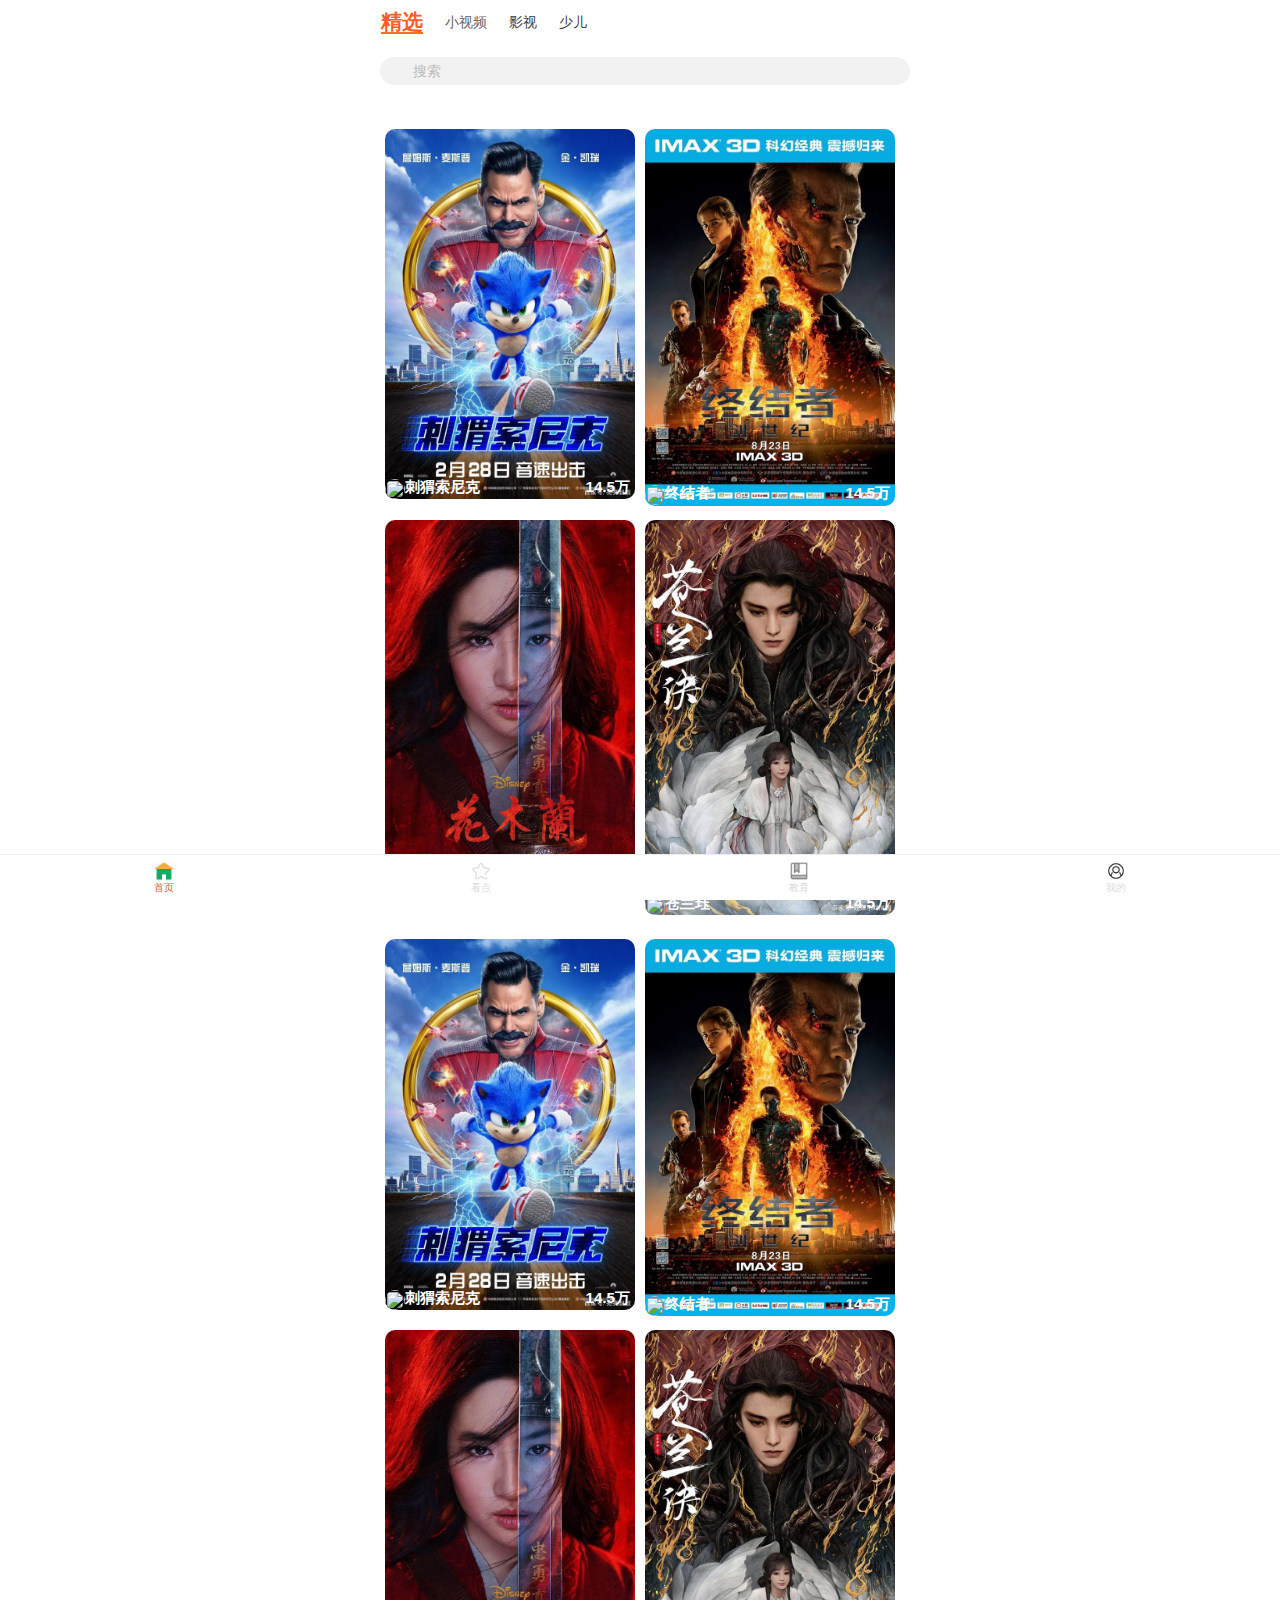
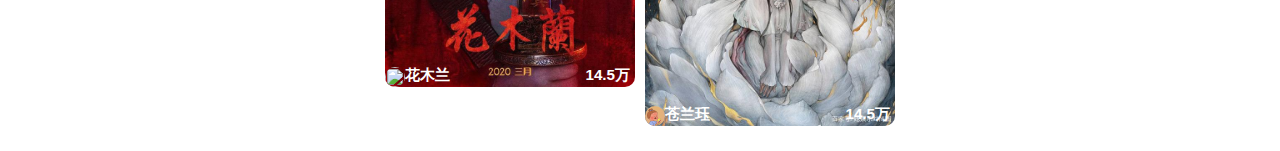
==== commit 1670d45c: "Add files via upload" ====
--- a/index.html
+++ b/index.html
@@ -11,9 +11,11 @@
     <link rel="stylesheet" href="./css/indexcommons.css">
     <link rel="stylesheet" href="./css/indexhome.css">
     <link rel="stylesheet" href="./css/yulestyle.css">
+    <link rel="stylesheet" href="./css/search.css">
 </head>
 <link rel="stylesheet" href="./css/lunbo.css">
 <script src="./js/lunbo.js"></script>
+<script src="./js/search.js"></script>
 <style>
     .game-details-picshow {
         overflow-x: auto;
@@ -34,241 +36,265 @@
 </style>
 
 <body style="font-size: 14.0187px;">
-    <div id="root">
-        <div class="HomePage">
-            <div class="HomePage-top" style="top: 0px;">
-
-                <div class="HomeNav">
-                    <div class="HomeNav-content">
-                        <span class="HomeNav-contentName cur">
-                            <h2>精选</h2>
-                        </span>
-                        <span class="HomeNav-contentName "><a href="./indexxiao.html">小视频</a> </span>
-                        <span class="HomeNav-contentName ">影视</span>
-                        <span class="HomeNav-contentName ">少儿</span>
-                    </div>
-                    <div class="HomeNav-classify"></div>
+    <div class="sort-page">
+        <div id="root">
+            <div class="HomePage">
+                <div class="HomePage-top" style="top: 0px;">
+
+                    <div class="HomeNav">
+                        <div class="HomeNav-content">
+                            <span class="HomeNav-contentName cur">
+                                <h2>精选</h2>
+                            </span>
+                            <span class="HomeNav-contentName "><a href="./indexxiao.html">小视频</a> </span>
+                            <span class="HomeNav-contentName ">影视</span>
+                            <span class="HomeNav-contentName ">少儿</span>
+                        </div>
+                        <div class="HomeNav-classify"></div>
+                    </div>
+                    <div class="HomeHeader" onclick="search()">
+
+                        <div class="HomeHeader-searchB">搜索</div>
+
+                    </div>
+
+
                 </div>
-                <div class="HomeHeader">
-
-                    <div class="HomeHeader-searchB">搜索</div>
-
+
+
+
+                <div class="HomePage-bottom">
+                    <div class="focus" style="margin-top: 0px;">
+                        <ul>
+                            <!-- 用户可能一开始往上一张滑，所以要多添加一个focus3 -->
+                            <li><img src="./img/lunbo/lunbo1.png" alt=""></li>
+                            <li><img src="./img/lunbo/lunbo2.png" alt=""></li>
+                            <li><img src="./img/lunbo/lunbo3.png" alt=""></li>
+                            <li><img src="./img/lunbo/lunbo4.png" alt=""></li>
+                            <li><img src="./img/lunbo/lunbo5.jpeg" alt=""></li>
+                        </ul>
+                        <ol>
+                            <li class="current"></li>
+                            <li></li>
+                            <li></li>
+                        </ol>
+                    </div>
+                    <div class="LazyLoad is-visible">
+                        <div class="HomeMixItem">
+                            <div class="HomeMixItem-title">
+                                <div class="HomeMixItem-titleLeft"><i class="HomeMixItem-titleLeftIcon"></i>
+                                    <span class="HomeMixItem-titleLeftText">
+                                        <a href="./pages/bofang.html">猜你想追></a> </span><i
+                                        class="HomeMixItem-titleLeftLine"></i>
+                                </div>
+                                <div class="HomeMixItem-titleCenter">
+
+                                </div>
+
+                            </div>
+                            <div class="HomeMixItem-content">
+                                <div class="game-details-picshow" style="height: 100px;">
+                                    <img src="./img//tiao/sp1.png" alt="">
+                                    <img src="./img//tiao/sp2.png" alt="">
+                                    <img src="./img//tiao/sp3.png" alt="">
+                                    <img src="./img//tiao/sp4.png" alt="">
+                                    <img src="./img//tiao/sp1.png" alt="">
+                                    <img src="./img//tiao/sp2.png" alt="">
+                                    <img src="./img//tiao/sp3.png" alt="">
+                                    <img src="./img//tiao/sp4.png" alt="">
+                                </div>
+                            </div>
+                        </div>
+                    </div>
+                    <div class="LazyLoad is-visible">
+                        <div class="HomeMixItem">
+                            <div class="HomeMixItem-title">
+                                <div class="HomeMixItem-titleLeft">
+                                    <span class="HomeMixItem-titleLeftText">全网热播》</span>
+                                </div>
+                                <div class="HomeMixItem-titleCenter">
+                                    <div class="HomeMixItem-titleCenterName">
+
+                                    </div>
+                                </div>
+
+                            </div>
+                            <div class="HomeMixItem-content">
+                                <div class="shipin">
+                                    <div class="shipin-show">
+                                        <div class="shipin-showImg"><img src="./img/index/1 (5).jpeg" alt=""></div>
+                                        <div class="shipin-showHot"><i class="shipin-showHotIcon"></i><span
+                                                class="shipin-showHotNum">榜一</span></div>
+                                        <div class="shipin-showAnchor"><i class="shipin-showAnchorIcon"></i><span
+                                                class="shipin-showAnchorName">花木兰正在热映</span></div>
+                                    </div>
+                                    <div class="shipin-title">花木兰</div>
+                                </div>
+                                <div class="shipin">
+                                    <div class="shipin-show">
+                                        <div class="shipin-showImg"><img src="./img/index/1 (1).jpeg" alt=""></div>
+                                        <div class="shipin-showHot"><i class="shipin-showHotIcon"></i><span
+                                                class="shipin-showHotNum">榜2</span></div>
+                                        <div class="shipin-showAnchor"><i class="shipin-showAnchorIcon"></i><span
+                                                class="shipin-showAnchorName">无问西东</span></div>
+                                    </div>
+                                    <div class="shipin-title">无问西东</div>
+                                </div>
+                                <div class="shipin">
+                                    <div class="shipin-show">
+                                        <div class="shipin-showImg"><img src="./img/index/1 (2).jpeg" alt=""></div>
+                                        <div class="shipin-showHot"><i class="shipin-showHotIcon"></i><span
+                                                class="shipin-showHotNum">榜3</span></div>
+                                        <div class="shipin-showAnchor"><i class="shipin-showAnchorIcon"></i><span
+                                                class="shipin-showAnchorName">大话西游</span></div>
+                                    </div>
+                                    <div class="shipin-title">大话西游</div>
+                                </div>
+                                <div class="shipin">
+                                    <div class="shipin-show">
+                                        <div class="shipin-showImg"><img src="./img/index/1 (3).jpeg" alt=""></div>
+                                        <div class="shipin-showHot"><i class="shipin-showHotIcon"></i><span
+                                                class="shipin-showHotNum">榜4</span></div>
+                                        <div class="shipin-showAnchor"><i class="shipin-showAnchorIcon"></i><span
+                                                class="shipin-showAnchorName">巅峰之夜</span></div>
+                                    </div>
+                                    <div class="shipin-title">巅峰之夜</div>
+                                </div>
+                            </div>
+                        </div>
+                    </div>
                 </div>
             </div>
-
-
-
-            <div class="HomePage-bottom">
-                <div class="focus" style="margin-top: 0px;">
-                    <ul>
-                        <!-- 用户可能一开始往上一张滑，所以要多添加一个focus3 -->
-                        <li><img src="./img/lunbo/lunbo1.png" alt=""></li>
-                        <li><img src="./img/lunbo/lunbo2.png" alt=""></li>
-                        <li><img src="./img/lunbo/lunbo3.png" alt=""></li>
-                        <li><img src="./img/lunbo/lunbo4.png" alt=""></li>
-                        <li><img src="./img/lunbo/lunbo5.jpeg" alt=""></li>
-                    </ul>
-                    <ol>
-                        <li class="current"></li>
-                        <li></li>
-                        <li></li>
-                    </ol>
+            <div class="content-box">
+
+                <div class="list-theme">
+                    <a href="javascript:;" class="list-theme-item">
+                        <div class="list-theme-item-img">
+                            <img src="./img/yule/3 (1).jpeg" alt="">
+                            <div class="flex">
+                                <div class="flex-box">
+                                    <h2><img src="./img/q.jpeg" alt="">刺猬索尼克</h2>
+                                </div>
+                                <div class="flex-box-fans">
+                                    14.5万
+                                </div>
+                            </div>
+                        </div>
+                    </a>
+                    <a href="javascript:;" class="list-theme-item">
+                        <div class="list-theme-item-img">
+                            <img src="./img/yule/3 (2).jpeg" alt="">
+                            <div class="flex">
+                                <div class="flex-box">
+                                    <h2><img src="./img/q.jpeg" alt="">终结者</h2>
+                                </div>
+                                <div class="flex-box-fans">
+                                    14.5万
+                                </div>
+                            </div>
+                        </div>
+                    </a>
+                    <a href="javascript:;" class="list-theme-item">
+                        <div class="list-theme-item-img">
+                            <img src="./img/yule/3 (3).jpeg" alt="">
+                            <div class="flex">
+                                <div class="flex-box">
+                                    <h2><img src="./img/q.jpeg" alt="">花木兰</h2>
+                                </div>
+                                <div class="flex-box-fans">
+                                    14.5万
+                                </div>
+                            </div>
+                        </div>
+                    </a>
+                    <a href="javascript:;" class="list-theme-item">
+                        <div class="list-theme-item-img">
+                            <img src="./img/yule/3 (4).jpeg" alt="">
+                            <div class="flex">
+                                <div class="flex-box">
+                                    <h2><img src="./img/q.jpeg" alt="">苍兰珏</h2>
+                                </div>
+                                <div class="flex-box-fans">
+                                    14.5万
+                                </div>
+                            </div>
+                        </div>
+                    </a>
                 </div>
-                <div class="LazyLoad is-visible">
-                    <div class="HomeMixItem">
-                        <div class="HomeMixItem-title">
-                            <div class="HomeMixItem-titleLeft"><i class="HomeMixItem-titleLeftIcon"></i>
-                                <span class="HomeMixItem-titleLeftText">
-                                    <a href="./pages/bofang.html">猜你想追></a> </span><i
-                                    class="HomeMixItem-titleLeftLine"></i>
-                            </div>
-                            <div class="HomeMixItem-titleCenter">
-
-                            </div>
-
-                        </div>
-                        <div class="HomeMixItem-content">
-                            <div class="game-details-picshow" style="height: 100px;">
-                                <img src="./img//tiao/sp1.png" alt="">
-                                <img src="./img//tiao/sp2.png" alt="">
-                                <img src="./img//tiao/sp3.png" alt="">
-                                <img src="./img//tiao/sp4.png" alt="">
-                                <img src="./img//tiao/sp1.png" alt="">
-                                <img src="./img//tiao/sp2.png" alt="">
-                                <img src="./img//tiao/sp3.png" alt="">
-                                <img src="./img//tiao/sp4.png" alt="">
-                            </div>
-                        </div>
-                    </div>
-                </div>
-                <div class="LazyLoad is-visible">
-                    <div class="HomeMixItem">
-                        <div class="HomeMixItem-title">
-                            <div class="HomeMixItem-titleLeft">
-                                <span class="HomeMixItem-titleLeftText">全网热播》</span>
-                            </div>
-                            <div class="HomeMixItem-titleCenter">
-                                <div class="HomeMixItem-titleCenterName">
-
-                                </div>
-                            </div>
-
-                        </div>
-                        <div class="HomeMixItem-content">
-                            <div class="shipin">
-                                <div class="shipin-show">
-                                    <div class="shipin-showImg"><img src="./img/index/1 (5).jpeg" alt=""></div>
-                                    <div class="shipin-showHot"><i class="shipin-showHotIcon"></i><span
-                                            class="shipin-showHotNum">榜一</span></div>
-                                    <div class="shipin-showAnchor"><i class="shipin-showAnchorIcon"></i><span
-                                            class="shipin-showAnchorName">花木兰正在热映</span></div>
-                                </div>
-                                <div class="shipin-title">花木兰</div>
-                            </div>
-                            <div class="shipin">
-                                <div class="shipin-show">
-                                    <div class="shipin-showImg"><img src="./img/index/1 (1).jpeg" alt=""></div>
-                                    <div class="shipin-showHot"><i class="shipin-showHotIcon"></i><span
-                                            class="shipin-showHotNum">榜2</span></div>
-                                    <div class="shipin-showAnchor"><i class="shipin-showAnchorIcon"></i><span
-                                            class="shipin-showAnchorName">无问西东</span></div>
-                                </div>
-                                <div class="shipin-title">无问西东</div>
-                            </div>
-                            <div class="shipin">
-                                <div class="shipin-show">
-                                    <div class="shipin-showImg"><img src="./img/index/1 (2).jpeg" alt=""></div>
-                                    <div class="shipin-showHot"><i class="shipin-showHotIcon"></i><span
-                                            class="shipin-showHotNum">榜3</span></div>
-                                    <div class="shipin-showAnchor"><i class="shipin-showAnchorIcon"></i><span
-                                            class="shipin-showAnchorName">大话西游</span></div>
-                                </div>
-                                <div class="shipin-title">大话西游</div>
-                            </div>
-                            <div class="shipin">
-                                <div class="shipin-show">
-                                    <div class="shipin-showImg"><img src="./img/index/1 (3).jpeg" alt=""></div>
-                                    <div class="shipin-showHot"><i class="shipin-showHotIcon"></i><span
-                                            class="shipin-showHotNum">榜4</span></div>
-                                    <div class="shipin-showAnchor"><i class="shipin-showAnchorIcon"></i><span
-                                            class="shipin-showAnchorName">巅峰之夜</span></div>
-                                </div>
-                                <div class="shipin-title">巅峰之夜</div>
-                            </div>
-                        </div>
-                    </div>
+                <div class="list-theme">
+                    <a href="javascript:;" class="list-theme-item">
+                        <div class="list-theme-item-img">
+                            <img src="./img/yule/3 (1).jpeg" alt="">
+                            <div class="flex">
+                                <div class="flex-box">
+                                    <h2><img src="./img/q.jpeg" alt="">刺猬索尼克</h2>
+                                </div>
+                                <div class="flex-box-fans">
+                                    14.5万
+                                </div>
+                            </div>
+                        </div>
+                    </a>
+                    <a href="javascript:;" class="list-theme-item">
+                        <div class="list-theme-item-img">
+                            <img src="./img/yule/3 (2).jpeg" alt="">
+                            <div class="flex">
+                                <div class="flex-box">
+                                    <h2><img src="./img/q.jpeg" alt="">终结者</h2>
+                                </div>
+                                <div class="flex-box-fans">
+                                    14.5万
+                                </div>
+                            </div>
+                        </div>
+                    </a>
+                    <a href="javascript:;" class="list-theme-item">
+                        <div class="list-theme-item-img">
+                            <img src="./img/yule/3 (3).jpeg" alt="">
+                            <div class="flex">
+                                <div class="flex-box">
+                                    <h2><img src="./img/q.jpeg" alt="">花木兰</h2>
+                                </div>
+                                <div class="flex-box-fans">
+                                    14.5万
+                                </div>
+                            </div>
+                        </div>
+                    </a>
+                    <a href="javascript:;" class="list-theme-item">
+                        <div class="list-theme-item-img">
+                            <img src="./img/yule/3 (4).jpeg" alt="">
+                            <div class="flex">
+                                <div class="flex-box">
+                                    <h2><img src="./img/aaa.jpeg" alt="">苍兰珏</h2>
+                                </div>
+                                <div class="flex-box-fans">
+                                    14.5万
+                                </div>
+                            </div>
+                        </div>
+                    </a>
                 </div>
             </div>
         </div>
-        <div class="content-box">
-
-            <div class="list-theme">
-                <a href="javascript:;" class="list-theme-item">
-                    <div class="list-theme-item-img">
-                        <img src="./img/yule/3 (1).jpeg" alt="">
-                        <div class="flex">
-                            <div class="flex-box">
-                                <h2><img src="./img/q.jpeg" alt="">刺猬索尼克</h2>
-                            </div>
-                            <div class="flex-box-fans">
-                                14.5万
-                            </div>
-                        </div>
-                    </div>
-                </a>
-                <a href="javascript:;" class="list-theme-item">
-                    <div class="list-theme-item-img">
-                        <img src="./img/yule/3 (2).jpeg" alt="">
-                        <div class="flex">
-                            <div class="flex-box">
-                                <h2><img src="./img/q.jpeg" alt="">终结者</h2>
-                            </div>
-                            <div class="flex-box-fans">
-                                14.5万
-                            </div>
-                        </div>
-                    </div>
-                </a>
-                <a href="javascript:;" class="list-theme-item">
-                    <div class="list-theme-item-img">
-                        <img src="./img/yule/3 (3).jpeg" alt="">
-                        <div class="flex">
-                            <div class="flex-box">
-                                <h2><img src="./img/q.jpeg" alt="">花木兰</h2>
-                            </div>
-                            <div class="flex-box-fans">
-                                14.5万
-                            </div>
-                        </div>
-                    </div>
-                </a>
-                <a href="javascript:;" class="list-theme-item">
-                    <div class="list-theme-item-img">
-                        <img src="./img/yule/3 (4).jpeg" alt="">
-                        <div class="flex">
-                            <div class="flex-box">
-                                <h2><img src="./img/q.jpeg" alt="">苍兰珏</h2>
-                            </div>
-                            <div class="flex-box-fans">
-                                14.5万
-                            </div>
-                        </div>
-                    </div>
-                </a>
-            </div>
-            <div class="list-theme">
-                <a href="javascript:;" class="list-theme-item">
-                    <div class="list-theme-item-img">
-                        <img src="./img/yule/3 (1).jpeg" alt="">
-                        <div class="flex">
-                            <div class="flex-box">
-                                <h2><img src="./img/q.jpeg" alt="">刺猬索尼克</h2>
-                            </div>
-                            <div class="flex-box-fans">
-                                14.5万
-                            </div>
-                        </div>
-                    </div>
-                </a>
-                <a href="javascript:;" class="list-theme-item">
-                    <div class="list-theme-item-img">
-                        <img src="./img/yule/3 (2).jpeg" alt="">
-                        <div class="flex">
-                            <div class="flex-box">
-                                <h2><img src="./img/q.jpeg" alt="">终结者</h2>
-                            </div>
-                            <div class="flex-box-fans">
-                                14.5万
-                            </div>
-                        </div>
-                    </div>
-                </a>
-                <a href="javascript:;" class="list-theme-item">
-                    <div class="list-theme-item-img">
-                        <img src="./img/yule/3 (3).jpeg" alt="">
-                        <div class="flex">
-                            <div class="flex-box">
-                                <h2><img src="./img/q.jpeg" alt="">花木兰</h2>
-                            </div>
-                            <div class="flex-box-fans">
-                                14.5万
-                            </div>
-                        </div>
-                    </div>
-                </a>
-                <a href="javascript:;" class="list-theme-item">
-                    <div class="list-theme-item-img">
-                        <img src="./img/yule/3 (4).jpeg" alt="">
-                        <div class="flex">
-                            <div class="flex-box">
-                                <h2><img src="./img/aaa.jpeg" alt="">苍兰珏</h2>
-                            </div>
-                            <div class="flex-box-fans">
-                                14.5万
-                            </div>
-                        </div>
-                    </div>
-                </a>
+    </div>
+    <div class="sort-search-page" style="display: none">
+        <div class="sort-search">
+            <span class="iconfont icon-iconfonticonfontsousuo1"></span><input type="text" placeholder="搜索"
+                readonly><span class="cancel" onclick="cancel()">取消</span>
+        </div>
+        <div class="search-content">
+            <div class="search-content-tit">热门推荐</div>
+            <div class="search-content-tag">
+                <ul>
+                    <li>动画</li>
+                    <li>动漫</li>
+                    <li>电视剧</li>
+                    <li>电影</li>
+                    <li>老电影</li>
+                    <li>热播电视</li>
+                    <li>黄金剧场</li>
+                </ul>
             </div>
         </div>
     </div>
@@ -303,5 +329,6 @@
         </a>
     </footer>
 </body>
+<script src="./js/search.js"></script>
 
 </html>--- a/css/yulestyle.css
+++ b/css/yulestyle.css
@@ -635,3 +635,95 @@
     left: 0;
     z-index: 49;
 }
+
+body {
+    background-color: rgb(235, 235, 235);
+}
+
+.kandian-da {
+    width: 93%;
+    height: 230px;
+    background-color: aliceblue;
+    margin: 20px 10px 20px 10px;
+    border-radius: 15px;
+}
+
+.kandian-shangtiao {
+    width: 100%;
+    height: 60px;
+    padding-top: 10px;
+}
+
+.kandian-touxiang {
+    border-radius: 50%;
+    overflow: hidden;
+    width: 50px;
+    height: 50px;
+    margin-left: 5px;
+    float: left;
+}
+
+.kandian-touxiang>img {
+    width: 100%;
+    height: 100%;
+}
+
+.kandian-biaoti {
+    float: left;
+    width: 50%;
+    margin-left: 10px;
+    float: left;
+}
+
+.kandian-button {
+    float: left;
+    width: 25%;
+    padding-top: 5px;
+}
+
+.kandian-button>button {
+    width: 85%;
+    height: 30px;
+    background-color: rgb(255, 128, 0);
+    border-radius: 15px;
+    color: aliceblue;
+}
+
+.kandian-xiamian {
+    width: 100%;
+    height: 160px;
+    padding-top: 5px;
+}
+
+.kandian-xiaoshutiao {
+    float: left;
+    width: 32%;
+    padding-left: 3%;
+    height: 160px;
+    padding-top: 5px;
+}
+
+body,
+ul {
+    margin: 0;
+    padding: 0;
+}
+
+li {
+    list-style: none;
+}
+
+.nav ul {
+    display: flex;
+}
+
+.nav li {
+    width: 40%;
+    margin: 1rem;
+    text-align: center;
+    font-size: 1.3rem;
+}
+
+.selected {
+    color: brown;
+}
--- a/css/search.css
+++ b/css/search.css
@@ -0,0 +1,141 @@
+
+.sort-page .sort-search {
+    height: 50px;
+    position: fixed;
+    width: 100%;
+    display: flex;
+    align-items: center;
+    justify-content: center;
+    text-align: center;
+    background: #ffffff;
+    top: 0;
+}
+
+.sort-page .sort-search input {
+    background: #f3f4f6;
+    border: 1px solid #ebebeb;
+    width: 90%;
+    height: 30px;
+    border-radius: 5px;
+    background: url("../img/search.svg") no-repeat 10px center;
+    background-size: 16px 16px;
+    text-indent: 35px;
+}
+
+.sort-page .content {
+    display: none;
+    text-align: center;
+}
+
+.sort-page .content-item {
+    display: flex;
+    margin-top: 20px;
+    flex-wrap: wrap;
+}
+.sort-page .content-list{
+   width: 33.333333%;
+    margin: 5px 0;
+}
+.sort-page  .content_tit{
+    font-weight: bold;
+}
+.sort-page .content-item img{
+    width: 60px;
+    height: 60px;
+}
+.sort-page .wrapper-left ul li {
+    margin: 20px auto;
+    text-align: center;
+    padding: 2px 0;
+}
+
+.sort-page .wrapper-left .tab_active {
+    color: rgb(255, 219, 71);
+    font-weight: bold;
+    border-left: 3px solid rgb(255, 219, 71);
+}
+
+.sort-page .wrapper-right {
+    padding: 20px 20px 60px 20px;
+    margin-left: 20%;
+    margin-top: 50px;
+}
+
+.sort-page .wrapper-left {
+    position: fixed;
+    height: 100%;
+    top: 51px;
+    width: 20%;
+}
+.sort-search-page{
+    position: fixed;
+    top: 0;
+    background: #ffffff;
+    height: 100%;
+    width: 100%;
+    z-index: 102;
+}
+.sort-search-page .sort-search input {
+    border: 1px solid #ebebeb;
+    width: 80%;
+    height: 30px;
+    border-radius: 5px;
+    background: #eeeeee;
+    background-size: 16px 16px;
+    text-indent: 35px;
+    margin-left: 5%;
+}
+.sort-search-page .sort-search {
+    height: 50px;
+    width: 100%;
+    background: #ffffff;
+    position: relative;
+    display: flex;
+    align-items:  center;
+}
+.sort-search-page .sort-search .iconfont{
+    position: absolute;
+    top: 18px;
+    left: 30px;
+}
+.sort-search-page .sort-search  .cancel{
+   margin-left: 10px;
+    cursor: pointer;
+}
+.sort-search-page .search-content{
+    padding: 10px 5%;
+    width: 90%;
+}
+.sort-search-page .search-content-tit{
+    font-size: 16px;
+    margin-bottom: 20px
+}
+.sort-search-page .search-content-tag ul{
+    display: flex;
+    flex-wrap: wrap;
+}
+.sort-search-page .search-content-tag li{
+    background: #eeeeee;
+    padding: 5px 10px;
+    margin: 5px;
+    list-style:none;
+}
+.sort-search-page .search-content-tag li +li{
+
+}
+
+.btn {    
+    margin: 8px auto;    
+    flex-shrink: 0;    
+    width: 100px;    
+    height: 34px;
+    float: left;
+    margin-left: 10px;
+    border: 0.5px solid rgb(132, 132, 132);
+    }
+
+    .circle {    
+        border-radius: 64px;    
+        background: #f5f5f5;
+        margin-top: 2px;
+    }